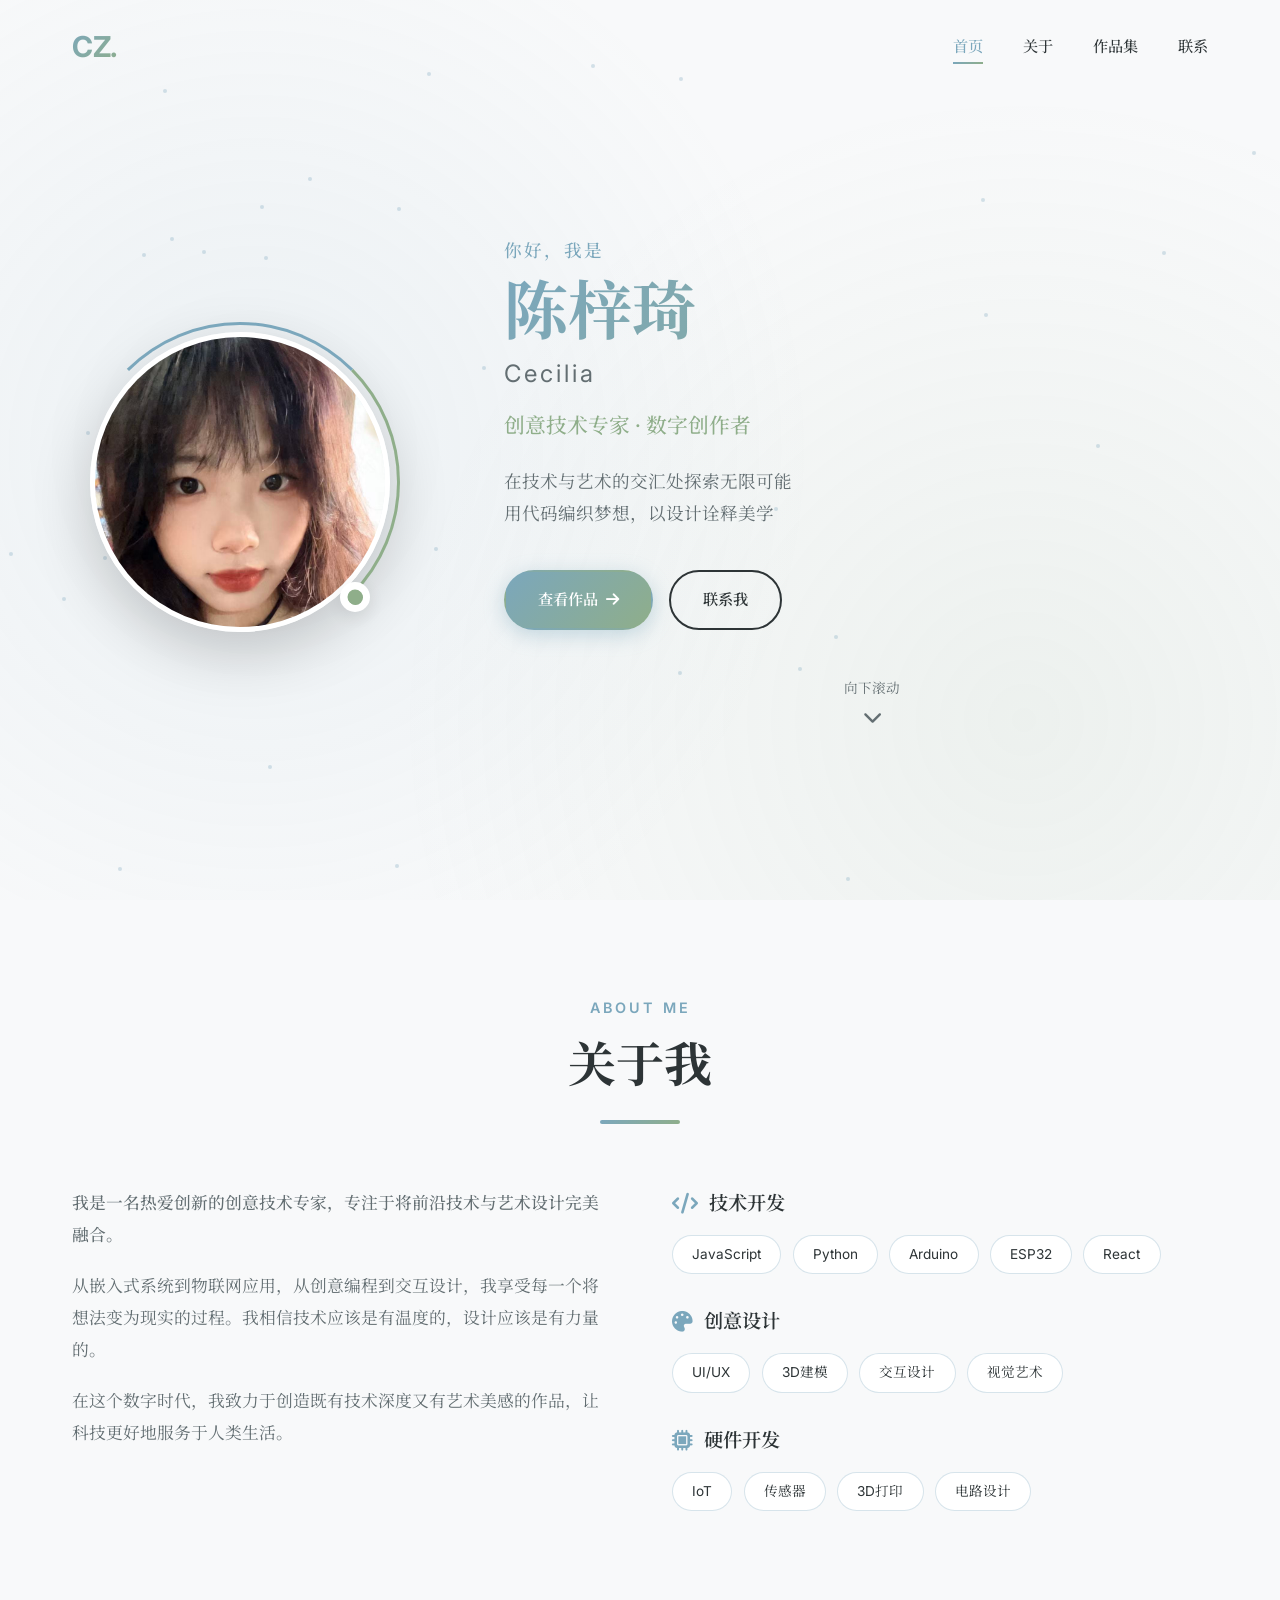
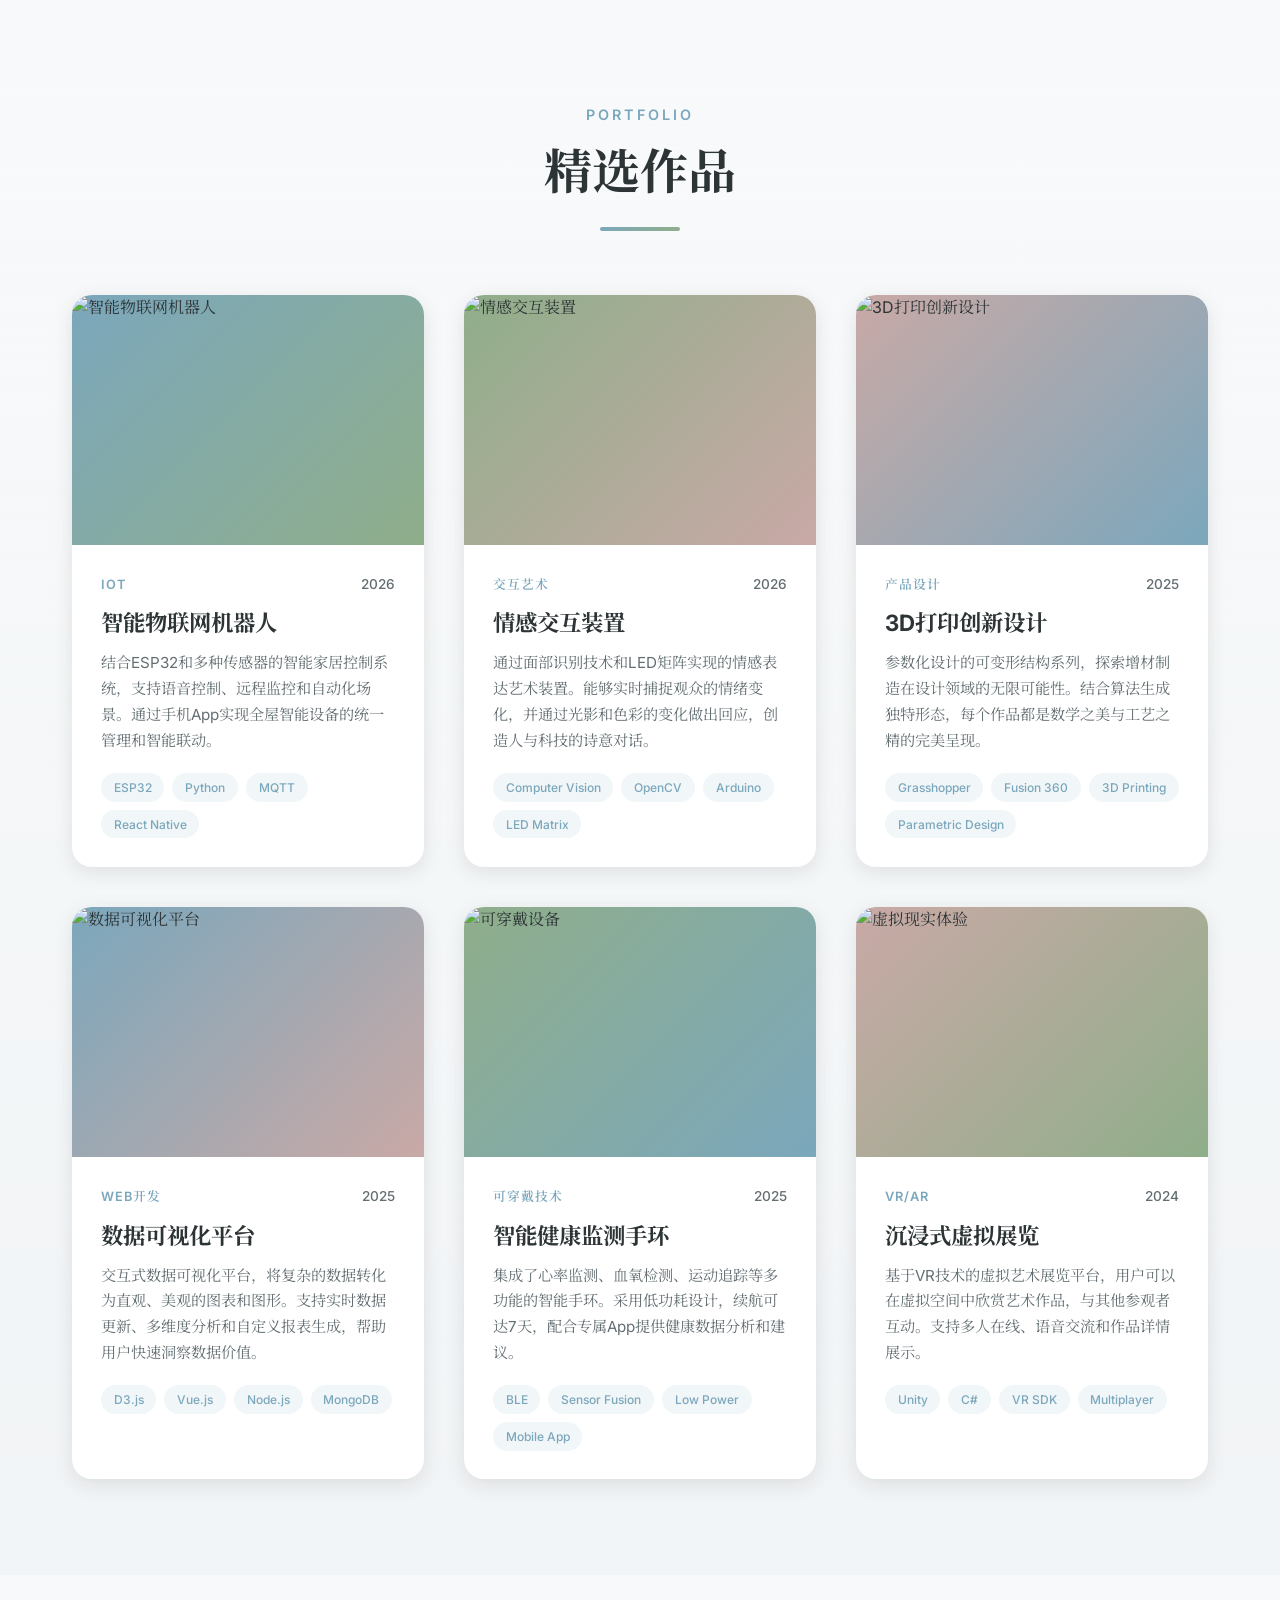
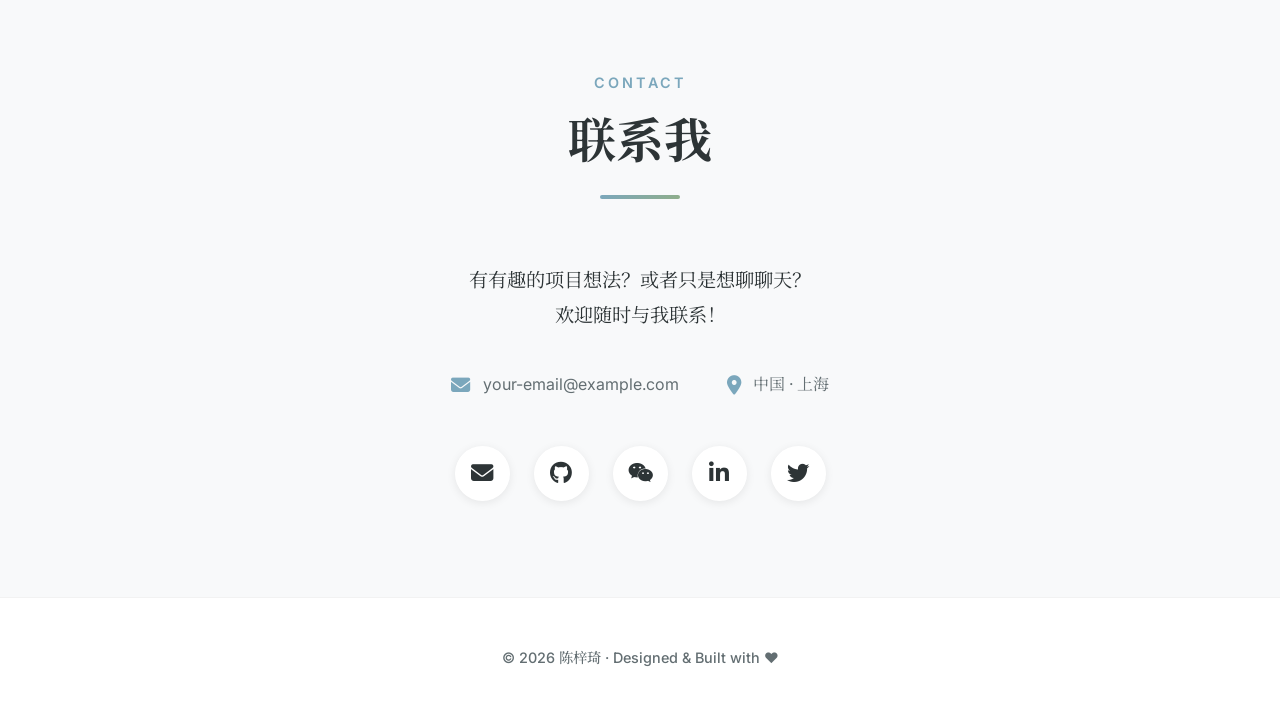
==== index.html @ 3d6480b5 "Update index.html" ====
<!DOCTYPE html>
<html lang="zh-CN">
<head>
    <meta charset="UTF-8">
    <meta name="viewport" content="width=device-width, initial-scale=1.0">
    <title>陈梓琦 | Chen Ziqi - Portfolio</title>
    <link rel="stylesheet" href="style.css">
    <link rel="preconnect" href="https://fonts.googleapis.com">
    <link rel="preconnect" href="https://fonts.gstatic.com" crossorigin>
    <link href="https://fonts.googleapis.com/css2?family=Noto+Serif+SC:wght@300;400;600;700&family=Inter:wght@300;400;500;600&display=swap" rel="stylesheet">
    <link rel="stylesheet" href="https://cdnjs.cloudflare.com/ajax/libs/font-awesome/6.4.0/css/all.min.css">
</head>
<body>
    <div class="bg-gradient"></div>
    <div class="particles" id="particles"></div>

    <nav class="navbar">
        <div class="nav-container">
            <a href="#home" class="nav-logo">CZ.</a>
            <ul class="nav-menu">
                <li><a href="#home" class="nav-link active">首页</a></li>
                <li><a href="#about" class="nav-link">关于</a></li>
                <li><a href="#portfolio" class="nav-link">作品集</a></li>
                <li><a href="#contact" class="nav-link">联系</a></li>
            </ul>
            <div class="hamburger">
                <span></span>
                <span></span>
                <span></span>
            </div>
        </div>
    </nav>

    <section id="home" class="hero-section">
        <div class="hero-container">
            <div class="hero-content">
                <div class="profile-area">
                    <div class="avatar-wrapper">
                        <div class="avatar-ring"></div>
                        <img src="images/avatar.jpg" alt="陈梓琦" class="profile-avatar" onerror="this.src='data:image/svg+xml,%3Csvg xmlns=%22http://www.w3.org/2000/svg%22 width=%22300%22 height=%22300%22%3E%3Cdefs%3E%3ClinearGradient id=%22grad%22 x1=%220%25%22 y1=%220%25%22 x2=%22100%25%22 y2=%22100%25%22%3E%3Cstop offset=%220%25%22 style=%22stop-color:%237BA7BC;stop-opacity:1%22 /%3E%3Cstop offset=%22100%25%22 style=%22stop-color:%238FAE8A;stop-opacity:1%22 /%3E%3C/linearGradient%3E%3C/defs%3E%3Ccircle cx=%22150%22 cy=%22150%22 r=%22150%22 fill=%22url(%23grad)%22/%3E%3Ctext x=%2250%25%22 y=%2250%25%22 text-anchor=%22middle%22 dy=%22.3em%22 fill=%22white%22 font-size=%2280%22 font-family=%22serif%22%3E陈%3C/text%3E%3C/svg%3E'">
                        <div class="status-indicator">
                            <span class="pulse-dot"></span>
                        </div>
                    </div>
                </div>
                
                <div class="hero-text">
                    <div class="greeting">你好，我是</div>
                    <h1 class="hero-name">
                        <span class="name-cn">陈梓琦</span>
                        <span class="name-en">Cecilia</span>
                    </h1>
                    <p class="hero-title">创意技术专家 · 数字创作者</p>
                    <p class="hero-description">
                        在技术与艺术的交汇处探索无限可能<br>
                        用代码编织梦想，以设计诠释美学
                    </p>
                    
                    <div class="hero-cta">
                        <a href="#portfolio" class="btn btn-primary">
                            <span>查看作品</span>
                            <i class="fas fa-arrow-right"></i>
                        </a>
                        <a href="#contact" class="btn btn-secondary">
                            <span>联系我</span>
                        </a>
                    </div>
                    
                    <div class="scroll-indicator">
                        <span>向下滚动</span>
                        <i class="fas fa-chevron-down"></i>
                    </div>
                </div>
            </div>
        </div>
    </section>

    <section id="about" class="about-section">
        <div class="container">
            <div class="section-header">
                <span class="section-label">About Me</span>
                <h2 class="section-title">关于我</h2>
                <div class="title-decoration"></div>
            </div>
            
            <div class="about-content">
                <div class="about-text">
                    <p class="lead-text">
                        我是一名热爱创新的创意技术专家，专注于将前沿技术与艺术设计完美融合。
                    </p>
                    <p>
                        从嵌入式系统到物联网应用，从创意编程到交互设计，我享受每一个将想法变为现实的过程。我相信技术应该是有温度的，设计应该是有力量的。
                    </p>
                    <p>
                        在这个数字时代，我致力于创造既有技术深度又有艺术美感的作品，让科技更好地服务于人类生活。
                    </p>
                </div>
                
                <div class="skills-showcase">
                    <div class="skill-category">
                        <h3><i class="fas fa-code"></i> 技术开发</h3>
                        <div class="skill-tags">
                            <span class="skill-tag">JavaScript</span>
                            <span class="skill-tag">Python</span>
                            <span class="skill-tag">Arduino</span>
                            <span class="skill-tag">ESP32</span>
                            <span class="skill-tag">React</span>
                        </div>
                    </div>
                    
                    <div class="skill-category">
                        <h3><i class="fas fa-palette"></i> 创意设计</h3>
                        <div class="skill-tags">
                            <span class="skill-tag">UI/UX</span>
                            <span class="skill-tag">3D建模</span>
                            <span class="skill-tag">交互设计</span>
                            <span class="skill-tag">视觉艺术</span>
                        </div>
                    </div>
                    
                    <div class="skill-category">
                        <h3><i class="fas fa-microchip"></i> 硬件开发</h3>
                        <div class="skill-tags">
                            <span class="skill-tag">IoT</span>
                            <span class="skill-tag">传感器</span>
                            <span class="skill-tag">3D打印</span>
                            <span class="skill-tag">电路设计</span>
                        </div>
                    </div>
                </div>
            </div>
        </div>
    </section>

    <section id="portfolio" class="portfolio-section">
        <div class="container">
            <div class="section-header">
                <span class="section-label">Portfolio</span>
                <h2 class="section-title">精选作品</h2>
                <div class="title-decoration"></div>
            </div>
            
            <div class="portfolio-grid">
                <article class="portfolio-card">
                    <div class="card-image">
                        <img src="images/projects/project1.jpg" alt="智能物联网机器人" onerror="this.parentElement.style.background='linear-gradient(135deg, #7BA7BC 0%, #8FAE8A 100%)'">
                        <div class="card-overlay">
                            <div class="overlay-content">
                                <span class="view-project">查看详情</span>
                            </div>
                        </div>
                    </div>
                    <div class="card-content">
                        <div class="card-meta">
                            <span class="category">IoT</span>
                            <span class="year">2026</span>
                        </div>
                        <h3 class="card-title">智能物联网机器人</h3>
                        <p class="card-description">
                            结合ESP32和多种传感器的智能家居控制系统，支持语音控制、远程监控和自动化场景。通过手机App实现全屋智能设备的统一管理和智能联动。
                        </p>
                        <div class="card-tech">
                            <span class="tech-tag">ESP32</span>
                            <span class="tech-tag">Python</span>
                            <span class="tech-tag">MQTT</span>
                            <span class="tech-tag">React Native</span>
                        </div>
                    </div>
                </article>

                <article class="portfolio-card">
                    <div class="card-image">
                        <img src="images/projects/project2.jpg" alt="情感交互装置" onerror="this.parentElement.style.background='linear-gradient(135deg, #8FAE8A 0%, #C9A9A6 100%)'">
                        <div class="card-overlay">
                            <div class="overlay-content">
                                <span class="view-project">查看详情</span>
                            </div>
                        </div>
                    </div>
                    <div class="card-content">
                        <div class="card-meta">
                            <span class="category">交互艺术</span>
                            <span class="year">2026</span>
                        </div>
                        <h3 class="card-title">情感交互装置</h3>
                        <p class="card-description">
                            通过面部识别技术和LED矩阵实现的情感表达艺术装置。能够实时捕捉观众的情绪变化，并通过光影和色彩的变化做出回应，创造人与科技的诗意对话。
                        </p>
                        <div class="card-tech">
                            <span class="tech-tag">Computer Vision</span>
                            <span class="tech-tag">OpenCV</span>
                            <span class="tech-tag">Arduino</span>
                            <span class="tech-tag">LED Matrix</span>
                        </div>
                    </div>
                </article>

                <article class="portfolio-card">
                    <div class="card-image">
                        <img src="images/projects/project3.jpg" alt="3D打印创新设计" onerror="this.parentElement.style.background='linear-gradient(135deg, #C9A9A6 0%, #7BA7BC 100%)'">
                        <div class="card-overlay">
                            <div class="overlay-content">
                                <span class="view-project">查看详情</span>
                            </div>
                        </div>
                    </div>
                    <div class="card-content">
                        <div class="card-meta">
                            <span class="category">产品设计</span>
                            <span class="year">2025</span>
                        </div>
                        <h3 class="card-title">3D打印创新设计</h3>
                        <p class="card-description">
                            参数化设计的可变形结构系列，探索增材制造在设计领域的无限可能性。结合算法生成独特形态，每个作品都是数学之美与工艺之精的完美呈现。
                        </p>
                        <div class="card-tech">
                            <span class="tech-tag">Grasshopper</span>
                            <span class="tech-tag">Fusion 360</span>
                            <span class="tech-tag">3D Printing</span>
                            <span class="tech-tag">Parametric Design</span>
                        </div>
                    </div>
                </article>

                <article class="portfolio-card">
                    <div class="card-image">
                        <img src="images/projects/project4.jpg" alt="数据可视化平台" onerror="this.parentElement.style.background='linear-gradient(135deg, #7BA7BC 0%, #C9A9A6 100%)'">
                        <div class="card-overlay">
                            <div class="overlay-content">
                                <span class="view-project">查看详情</span>
                            </div>
                        </div>
                    </div>
                    <div class="card-content">
                        <div class="card-meta">
                            <span class="category">Web开发</span>
                            <span class="year">2025</span>
                        </div>
                        <h3 class="card-title">数据可视化平台</h3>
                        <p class="card-description">
                            交互式数据可视化平台，将复杂的数据转化为直观、美观的图表和图形。支持实时数据更新、多维度分析和自定义报表生成，帮助用户快速洞察数据价值。
                        </p>
                        <div class="card-tech">
                            <span class="tech-tag">D3.js</span>
                            <span class="tech-tag">Vue.js</span>
                            <span class="tech-tag">Node.js</span>
                            <span class="tech-tag">MongoDB</span>
                        </div>
                    </div>
                </article>

                <article class="portfolio-card">
                    <div class="card-image">
                        <img src="images/projects/project5.jpg" alt="可穿戴设备" onerror="this.parentElement.style.background='linear-gradient(135deg, #8FAE8A 0%, #7BA7BC 100%)'">
                        <div class="card-overlay">
                            <div class="overlay-content">
                                <span class="view-project">查看详情</span>
                            </div>
                        </div>
                    </div>
                    <div class="card-content">
                        <div class="card-meta">
                            <span class="category">可穿戴技术</span>
                            <span class="year">2025</span>
                        </div>
                        <h3 class="card-title">智能健康监测手环</h3>
                        <p class="card-description">
                            集成了心率监测、血氧检测、运动追踪等多功能的智能手环。采用低功耗设计，续航可达7天，配合专属App提供健康数据分析和建议。
                        </p>
                        <div class="card-tech">
                            <span class="tech-tag">BLE</span>
                            <span class="tech-tag">Sensor Fusion</span>
                            <span class="tech-tag">Low Power</span>
                            <span class="tech-tag">Mobile App</span>
                        </div>
                    </div>
                </article>

                <article class="portfolio-card">
                    <div class="card-image">
                        <img src="images/projects/project6.jpg" alt="虚拟现实体验" onerror="this.parentElement.style.background='linear-gradient(135deg, #C9A9A6 0%, #8FAE8A 100%)'">
                        <div class="card-overlay">
                            <div class="overlay-content">
                                <span class="view-project">查看详情</span>
                            </div>
                        </div>
                    </div>
                    <div class="card-content">
                        <div class="card-meta">
                            <span class="category">VR/AR</span>
                            <span class="year">2024</span>
                        </div>
                        <h3 class="card-title">沉浸式虚拟展览</h3>
                        <p class="card-description">
                            基于VR技术的虚拟艺术展览平台，用户可以在虚拟空间中欣赏艺术作品，与其他参观者互动。支持多人在线、语音交流和作品详情展示。
                        </p>
                        <div class="card-tech">
                            <span class="tech-tag">Unity</span>
                            <span class="tech-tag">C#</span>
                            <span class="tech-tag">VR SDK</span>
                            <span class="tech-tag">Multiplayer</span>
                        </div>
                    </div>
                </article>
            </div>
        </div>
    </section>

    <section id="contact" class="contact-section">
        <div class="container">
            <div class="section-header">
                <span class="section-label">Contact</span>
                <h2 class="section-title">联系我</h2>
                <div class="title-decoration"></div>
            </div>
            
            <div class="contact-content">
                <div class="contact-info">
                    <p class="contact-intro">
                        有有趣的项目想法？或者只是想聊聊天？<br>
                        欢迎随时与我联系！
                    </p>
                    
                    <div class="contact-details">
                        <div class="contact-item">
                            <i class="fas fa-envelope"></i>
                            <span>your-email@example.com</span>
                        </div>
                        <div class="contact-item">
                            <i class="fas fa-map-marker-alt"></i>
                            <span>中国 · 上海</span>
                        </div>
                    </div>
                    
                    <div class="social-links">
                        <a href="mailto:your-email@example.com" class="social-link" title="Email">
                            <i class="fas fa-envelope"></i>
                        </a>
                        <a href="https://github.com/cziqi9307-byte" class="social-link" title="GitHub" target="_blank">
                            <i class="fab fa-github"></i>
                        </a>
                        <a href="#" class="social-link" title="WeChat">
                            <i class="fab fa-weixin"></i>
                        </a>
                        <a href="#" class="social-link" title="LinkedIn">
                            <i class="fab fa-linkedin-in"></i>
                        </a>
                        <a href="#" class="social-link" title="Twitter">
                            <i class="fab fa-twitter"></i>
                        </a>
                    </div>
                </div>
            </div>
        </div>
    </section>

    <footer class="footer">
        <div class="container">
            <p class="footer-text">© 2026 陈梓琦 · Designed & Built with ❤️</p>
        </div>
    </footer>

    <script>
        const observerOptions = { 
            threshold: 0.1, 
            rootMargin: '0px 0px -100px 0px' 
        };
        
        const observer = new IntersectionObserver((entries) => {
            entries.forEach(entry => {
                if (entry.isIntersecting) {
                    entry.target.classList.add('visible');
                }
            });
        }, observerOptions);

        document.querySelectorAll('.portfolio-card, .about-content, .contact-content').forEach(el => {
            observer.observe(el);
        });

        document.querySelectorAll('a[href^="#"]').forEach(anchor => {
            anchor.addEventListener('click', function (e) {
                e.preventDefault();
                const target = document.querySelector(this.getAttribute('href'));
                if (target) {
                    target.scrollIntoView({
                        behavior: 'smooth',
                        block: 'start'
                    });
                }
            });
        });

        const sections = document.querySelectorAll('section');
        const navLinks = document.querySelectorAll('.nav-link');

        window.addEventListener('scroll', () => {
            let current = '';
            sections.forEach(section => {
                const sectionTop = section.offsetTop;
                const sectionHeight = section.clientHeight;
                if (pageYOffset >= sectionTop - 200) {
                    current = section.getAttribute('id');
                }
            });

            navLinks.forEach(link => {
                link.classList.remove('active');
                if (link.getAttribute('href').slice(1) === current) {
                    link.classList.add('active');
                }
            });
        });

        const hamburger = document.querySelector('.hamburger');
        const navMenu = document.querySelector('.nav-menu');

        if (hamburger) {
            hamburger.addEventListener('click', () => {
                hamburger.classList.toggle('active');
                navMenu.classList.toggle('active');
            });
        }

        function createParticles() {
            const particlesContainer = document.getElementById('particles');
            const particleCount = 30;
            
            for (let i = 0; i < particleCount; i++) {
                const particle = document.createElement('div');
                particle.className = 'particle';
                particle.style.left = Math.random() * 100 + '%';
                particle.style.top = Math.random() * 100 + '%';
                particle.style.animationDelay = Math.random() * 5 + 's';
                particle.style.animationDuration = (Math.random() * 10 + 10) + 's';
                particlesContainer.appendChild(particle);
            }
        }

        createParticles();

        window.addEventListener('scroll', () => {
            const navbar = document.querySelector('.navbar');
            if (window.scrollY > 50) {
                navbar.classList.add('scrolled');
            } else {
                navbar.classList.remove('scrolled');
            }
        });
    </script>
</body>
</html>
---- style.css ----
* {
    margin: 0;
    padding: 0;
    box-sizing: border-box;
}

:root {
    --primary-blue: #7BA7BC;
    --primary-green: #8FAE8A;
    --accent-rose: #C9A9A6;
    --dark-bg: #1a1a2e;
    --light-bg: #f8f9fa;
    --text-dark: #2d3436;
    --text-light: #636e72;
    --white: #ffffff;
    --gradient-primary: linear-gradient(135deg, #7BA7BC 0%, #8FAE8A 100%);
    --gradient-secondary: linear-gradient(135deg, #8FAE8A 0%, #C9A9A6 100%);
    --shadow-sm: 0 2px 10px rgba(0, 0, 0, 0.08);
    --shadow-md: 0 5px 20px rgba(0, 0, 0, 0.1);
    --shadow-lg: 0 10px 40px rgba(0, 0, 0, 0.15);
    --shadow-xl: 0 20px 60px rgba(0, 0, 0, 0.2);
}

body {
    font-family: 'Inter', 'Noto Serif SC', sans-serif;
    background: var(--light-bg);
    color: var(--text-dark);
    line-height: 1.6;
    overflow-x: hidden;
}

.bg-gradient {
    position: fixed;
    top: 0;
    left: 0;
    width: 100%;
    height: 100%;
    background: radial-gradient(circle at 20% 50%, rgba(123, 167, 188, 0.1) 0%, transparent 50%),
                radial-gradient(circle at 80% 80%, rgba(143, 174, 138, 0.1) 0%, transparent 50%);
    pointer-events: none;
    z-index: -2;
}

.particles {
    position: fixed;
    top: 0;
    left: 0;
    width: 100%;
    height: 100%;
    pointer-events: none;
    z-index: -1;
    overflow: hidden;
}

.particle {
    position: absolute;
    width: 4px;
    height: 4px;
    background: var(--primary-blue);
    border-radius: 50%;
    opacity: 0.3;
    animation: float-particle linear infinite;
}

@keyframes float-particle {
    0% {
        transform: translateY(0) translateX(0);
        opacity: 0;
    }
    10% {
        opacity: 0.3;
    }
    90% {
        opacity: 0.3;
    }
    100% {
        transform: translateY(-100vh) translateX(100px);
        opacity: 0;
    }
}

.container {
    max-width: 1200px;
    margin: 0 auto;
    padding: 0 2rem;
}

.navbar {
    position: fixed;
    top: 0;
    left: 0;
    width: 100%;
    padding: 1.5rem 0;
    z-index: 1000;
    transition: all 0.3s ease;
    background: transparent;
}

.navbar.scrolled {
    background: rgba(255, 255, 255, 0.95);
    backdrop-filter: blur(10px);
    box-shadow: var(--shadow-sm);
    padding: 1rem 0;
}

.nav-container {
    max-width: 1200px;
    margin: 0 auto;
    padding: 0 2rem;
    display: flex;
    justify-content: space-between;
    align-items: center;
}

.nav-logo {
    font-family: 'Inter', sans-serif;
    font-size: 1.8rem;
    font-weight: 700;
    background: var(--gradient-primary);
    -webkit-background-clip: text;
    -webkit-text-fill-color: transparent;
    background-clip: text;
    text-decoration: none;
    letter-spacing: -0.5px;
}

.nav-menu {
    display: flex;
    list-style: none;
    gap: 2.5rem;
}

.nav-link {
    color: var(--text-dark);
    text-decoration: none;
    font-size: 0.95rem;
    font-weight: 500;
    position: relative;
    transition: color 0.3s ease;
    padding: 0.5rem 0;
}

.nav-link::after {
    content: '';
    position: absolute;
    bottom: 0;
    left: 0;
    width: 0;
    height: 2px;
    background: var(--gradient-primary);
    transition: width 0.3s ease;
}

.nav-link:hover::after,
.nav-link.active::after {
    width: 100%;
}

.nav-link:hover,
.nav-link.active {
    color: var(--primary-blue);
}

.hamburger {
    display: none;
    flex-direction: column;
    cursor: pointer;
    gap: 5px;
}

.hamburger span {
    width: 25px;
    height: 2px;
    background: var(--text-dark);
    transition: all 0.3s ease;
}

.hero-section {
    min-height: 100vh;
    display: flex;
    align-items: center;
    padding: 8rem 2rem 4rem;
    position: relative;
    overflow: hidden;
}

.hero-container {
    max-width: 1200px;
    margin: 0 auto;
    width: 100%;
}

.hero-content {
    display: grid;
    grid-template-columns: 400px 1fr;
    gap: 4rem;
    align-items: center;
}

.profile-area {
    display: flex;
    justify-content: center;
    align-items: center;
}

.avatar-wrapper {
    position: relative;
    width: 300px;
    height: 300px;
}

.avatar-ring {
    position: absolute;
    top: -10px;
    left: -10px;
    right: -10px;
    bottom: -10px;
    border: 3px solid transparent;
    border-top-color: var(--primary-blue);
    border-right-color: var(--primary-green);
    border-radius: 50%;
    animation: rotate 10s linear infinite;
}

@keyframes rotate {
    0% { transform: rotate(0deg); }
    100% { transform: rotate(360deg); }
}

.profile-avatar {
    width: 100%;
    height: 100%;
    object-fit: cover;
    border-radius: 50%;
    border: 5px solid var(--white);
    box-shadow: var(--shadow-xl);
    transition: transform 0.5s ease, box-shadow 0.5s ease;
}

.avatar-wrapper:hover .profile-avatar {
    transform: scale(1.05);
    box-shadow: 0 25px 70px rgba(123, 167, 188, 0.3);
}

.status-indicator {
    position: absolute;
    bottom: 20px;
    right: 20px;
    width: 30px;
    height: 30px;
    background: var(--white);
    border-radius: 50%;
    display: flex;
    align-items: center;
    justify-content: center;
    box-shadow: var(--shadow-md);
}

.pulse-dot {
    width: 15px;
    height: 15px;
    background: var(--primary-green);
    border-radius: 50%;
    position: relative;
}

.pulse-dot::before {
    content: '';
    position: absolute;
    top: 50%;
    left: 50%;
    transform: translate(-50%, -50%);
    width: 100%;
    height: 100%;
    background: var(--primary-green);
    border-radius: 50%;
    animation: pulse 2s ease-out infinite;
}

@keyframes pulse {
    0% {
        transform: translate(-50%, -50%) scale(1);
        opacity: 1;
    }
    100% {
        transform: translate(-50%, -50%) scale(2.5);
        opacity: 0;
    }
}

.hero-text {
    position: relative;
}

.greeting {
    font-size: 1.1rem;
    color: var(--primary-blue);
    font-weight: 500;
    margin-bottom: 0.5rem;
    letter-spacing: 2px;
    text-transform: uppercase;
}

.hero-name {
    margin-bottom: 1rem;
}

.name-cn {
    display: block;
    font-size: 4rem;
    font-weight: 700;
    background: var(--gradient-primary);
    -webkit-background-clip: text;
    -webkit-text-fill-color: transparent;
    background-clip: text;
    line-height: 1.2;
    margin-bottom: 0.3rem;
}

.name-en {
    display: block;
    font-size: 1.5rem;
    font-weight: 400;
    color: var(--text-light);
    letter-spacing: 3px;
}

.hero-title {
    font-size: 1.3rem;
    color: var(--primary-green);
    font-weight: 500;
    margin-bottom: 1.5rem;
}

.hero-description {
    font-size: 1.1rem;
    color: var(--text-light);
    line-height: 1.8;
    margin-bottom: 2.5rem;
    max-width: 500px;
}

.hero-cta {
    display: flex;
    gap: 1rem;
    margin-bottom: 3rem;
}

.btn {
    padding: 1rem 2rem;
    border-radius: 50px;
    text-decoration: none;
    font-weight: 600;
    font-size: 0.95rem;
    transition: all 0.3s ease;
    display: inline-flex;
    align-items: center;
    gap: 0.5rem;
    border: 2px solid transparent;
}

.btn-primary {
    background: var(--gradient-primary);
    color: var(--white);
    box-shadow: 0 5px 20px rgba(123, 167, 188, 0.4);
}

.btn-primary:hover {
    transform: translateY(-3px);
    box-shadow: 0 10px 30px rgba(123, 167, 188, 0.5);
}

.btn-secondary {
    background: transparent;
    color: var(--text-dark);
    border-color: var(--text-dark);
}

.btn-secondary:hover {
    background: var(--text-dark);
    color: var(--white);
    transform: translateY(-3px);
}

.scroll-indicator {
    display: flex;
    flex-direction: column;
    align-items: center;
    gap: 0.5rem;
    color: var(--text-light);
    font-size: 0.85rem;
    animation: bounce 2s infinite;
}

@keyframes bounce {
    0%, 100% { transform: translateY(0); }
    50% { transform: translateY(10px); }
}

.scroll-indicator i {
    font-size: 1.2rem;
}

.about-section,
.portfolio-section,
.contact-section {
    padding: 6rem 0;
}

.section-header {
    text-align: center;
    margin-bottom: 4rem;
}

.section-label {
    display: block;
    font-size: 0.9rem;
    color: var(--primary-blue);
    font-weight: 600;
    letter-spacing: 3px;
    text-transform: uppercase;
    margin-bottom: 0.5rem;
}

.section-title {
    font-size: 3rem;
    font-weight: 700;
    color: var(--text-dark);
    margin-bottom: 1rem;
}

.title-decoration {
    width: 80px;
    height: 4px;
    background: var(--gradient-primary);
    margin: 0 auto;
    border-radius: 2px;
}

.about-content {
    display: grid;
    grid-template-columns: 1fr 1fr;
    gap: 4rem;
    align-items: start;
}

.about-text {
    position: relative;
}

.lead-text {
    font-size: 1.3rem;
    font-weight: 500;
    color: var(--text-dark);
    margin-bottom: 1.5rem;
    line-height: 1.8;
}

.about-text p {
    font-size: 1.05rem;
    color: var(--text-light);
    line-height: 1.9;
    margin-bottom: 1.2rem;
}

.skills-showcase {
    display: flex;
    flex-direction: column;
    gap: 2rem;
}

.skill-category h3 {
    font-size: 1.2rem;
    font-weight: 600;
    color: var(--text-dark);
    margin-bottom: 1rem;
    display: flex;
    align-items: center;
    gap: 0.7rem;
}

.skill-category h3 i {
    color: var(--primary-blue);
    font-size: 1.3rem;
}

.skill-tags {
    display: flex;
    flex-wrap: wrap;
    gap: 0.7rem;
}

.skill-tag {
    padding: 0.5rem 1.2rem;
    background: var(--white);
    border: 1px solid rgba(123, 167, 188, 0.3);
    border-radius: 25px;
    font-size: 0.85rem;
    color: var(--text-dark);
    transition: all 0.3s ease;
}

.skill-tag:hover {
    background: var(--gradient-primary);
    color: var(--white);
    border-color: transparent;
    transform: translateY(-2px);
    box-shadow: var(--shadow-md);
}

.portfolio-section {
    background: linear-gradient(180deg, var(--light-bg) 0%, rgba(123, 167, 188, 0.05) 100%);
}

.portfolio-grid {
    display: grid;
    grid-template-columns: repeat(auto-fill, minmax(350px, 1fr));
    gap: 2.5rem;
}

.portfolio-card {
    background: var(--white);
    border-radius: 20px;
    overflow: hidden;
    box-shadow: var(--shadow-md);
    transition: all 0.4s cubic-bezier(0.175, 0.885, 0.32, 1.275);
    opacity: 0;
    transform: translateY(30px);
}

.portfolio-card.visible {
    opacity: 1;
    transform: translateY(0);
}

.portfolio-card:hover {
    transform: translateY(-10px);
    box-shadow: var(--shadow-xl);
}

.card-image {
    position: relative;
    width: 100%;
    height: 250px;
    overflow: hidden;
    background: var(--gradient-primary);
}

.card-image img {
    width: 100%;
    height: 100%;
    object-fit: cover;
    transition: transform 0.5s ease;
}

.portfolio-card:hover .card-image img {
    transform: scale(1.1);
}

.card-overlay {
    position: absolute;
    top: 0;
    left: 0;
    width: 100%;
    height: 100%;
    background: rgba(0, 0, 0, 0.6);
    display: flex;
    align-items: center;
    justify-content: center;
    opacity: 0;
    transition: opacity 0.3s ease;
}

.portfolio-card:hover .card-overlay {
    opacity: 1;
}

.view-project {
    color: var(--white);
    font-weight: 600;
    font-size: 1rem;
    padding: 0.8rem 1.5rem;
    border: 2px solid var(--white);
    border-radius: 30px;
    transition: all 0.3s ease;
}

.view-project:hover {
    background: var(--white);
    color: var(--text-dark);
}

.card-content {
    padding: 1.8rem;
}

.card-meta {
    display: flex;
    justify-content: space-between;
    align-items: center;
    margin-bottom: 0.8rem;
}

.category {
    font-size: 0.8rem;
    font-weight: 600;
    color: var(--primary-blue);
    text-transform: uppercase;
    letter-spacing: 1px;
}

.year {
    font-size: 0.85rem;
    color: var(--text-light);
    font-weight: 500;
}

.card-title {
    font-size: 1.4rem;
    font-weight: 700;
    color: var(--text-dark);
    margin-bottom: 0.8rem;
    line-height: 1.3;
}

.card-description {
    font-size: 0.95rem;
    color: var(--text-light);
    line-height: 1.7;
    margin-bottom: 1.2rem;
}

.card-tech {
    display: flex;
    flex-wrap: wrap;
    gap: 0.5rem;
}

.tech-tag {
    padding: 0.3rem 0.8rem;
    background: rgba(123, 167, 188, 0.1);
    color: var(--primary-blue);
    border-radius: 15px;
    font-size: 0.75rem;
    font-weight: 500;
    transition: all 0.3s ease;
}

.tech-tag:hover {
    background: var(--primary-blue);
    color: var(--white);
}

.contact-content {
    max-width: 700px;
    margin: 0 auto;
    text-align: center;
}

.contact-intro {
    font-size: 1.2rem;
    color: var(--text-dark);
    line-height: 1.8;
    margin-bottom: 2.5rem;
}

.contact-details {
    display: flex;
    justify-content: center;
    gap: 3rem;
    margin-bottom: 3rem;
}

.contact-item {
    display: flex;
    align-items: center;
    gap: 0.8rem;
    color: var(--text-light);
    font-size: 1rem;
}

.contact-item i {
    color: var(--primary-blue);
    font-size: 1.2rem;
}

.social-links {
    display: flex;
    justify-content: center;
    gap: 1.5rem;
}

.social-link {
    width: 55px;
    height: 55px;
    border-radius: 50%;
    background: var(--white);
    display: flex;
    align-items: center;
    justify-content: center;
    color: var(--text-dark);
    font-size: 1.4rem;
    text-decoration: none;
    box-shadow: var(--shadow-sm);
    transition: all 0.3s ease;
}

.social-link:hover {
    background: var(--gradient-primary);
    color: var(--white);
    transform: translateY(-5px) rotate(360deg);
    box-shadow: var(--shadow-lg);
}

.footer {
    padding: 3rem 0;
    text-align: center;
    background: var(--white);
    border-top: 1px solid rgba(0, 0, 0, 0.05);
}

.footer-text {
    font-size: 0.9rem;
    color: var(--text-light);
    font-weight: 500;
}

@media (max-width: 968px) {
    .hero-content {
        grid-template-columns: 1fr;
        gap: 3rem;
        text-align: center;
    }

    .profile-area {
        order: -1;
    }

    .avatar-wrapper {
        width: 250px;
        height: 250px;
    }

    .hero-description {
        margin-left: auto;
        margin-right: auto;
    }

    .hero-cta {
        justify-content: center;
    }

    .about-content {
        grid-template-columns: 1fr;
        gap: 3rem;
    }

    .portfolio-grid {
        grid-template-columns: repeat(auto-fill, minmax(300px, 1fr));
    }

    .section-title {
        font-size: 2.5rem;
    }

    .name-cn {
        font-size: 3rem;
    }
}

@media (max-width: 768px) {
    .nav-menu {
        position: fixed;
        top: 70px;
        right: -100%;
        width: 100%;
        height: calc(100vh - 70px);
        background: var(--white);
        flex-direction: column;
        align-items: center;
        padding-top: 3rem;
        transition: right 0.3s ease;
        box-shadow: var(--shadow-lg);
    }

    .nav-menu.active {
        right: 0;
    }

    .hamburger {
        display: flex;
    }

    .hamburger.active span:nth-child(1) {
        transform: rotate(45deg) translate(5px, 5px);
    }

    .hamburger.active span:nth-child(2) {
        opacity: 0;
    }

    .hamburger.active span:nth-child(3) {
        transform: rotate(-45deg) translate(7px, -6px);
    }

    .hero-section {
        padding: 6rem 1.5rem 3rem;
    }

    .name-cn {
        font-size: 2.5rem;
    }

    .name-en {
        font-size: 1.2rem;
    }

    .portfolio-grid {
        grid-template-columns: 1fr;
    }

    .contact-details {
        flex-direction: column;
        gap: 1.5rem;
    }

    .section-title {
        font-size: 2rem;
    }

    .about-section,
    .portfolio-section,
    .contact-section {
        padding: 4rem 0;
    }
}

@media (max-width: 480px) {
    .avatar-wrapper {
        width: 200px;
        height: 200px;
    }

    .hero-cta {
        flex-direction: column;
    }

    .btn {
        width: 100%;
        justify-content: center;
    }

    .social-links {
        flex-wrap: wrap;
    }
}
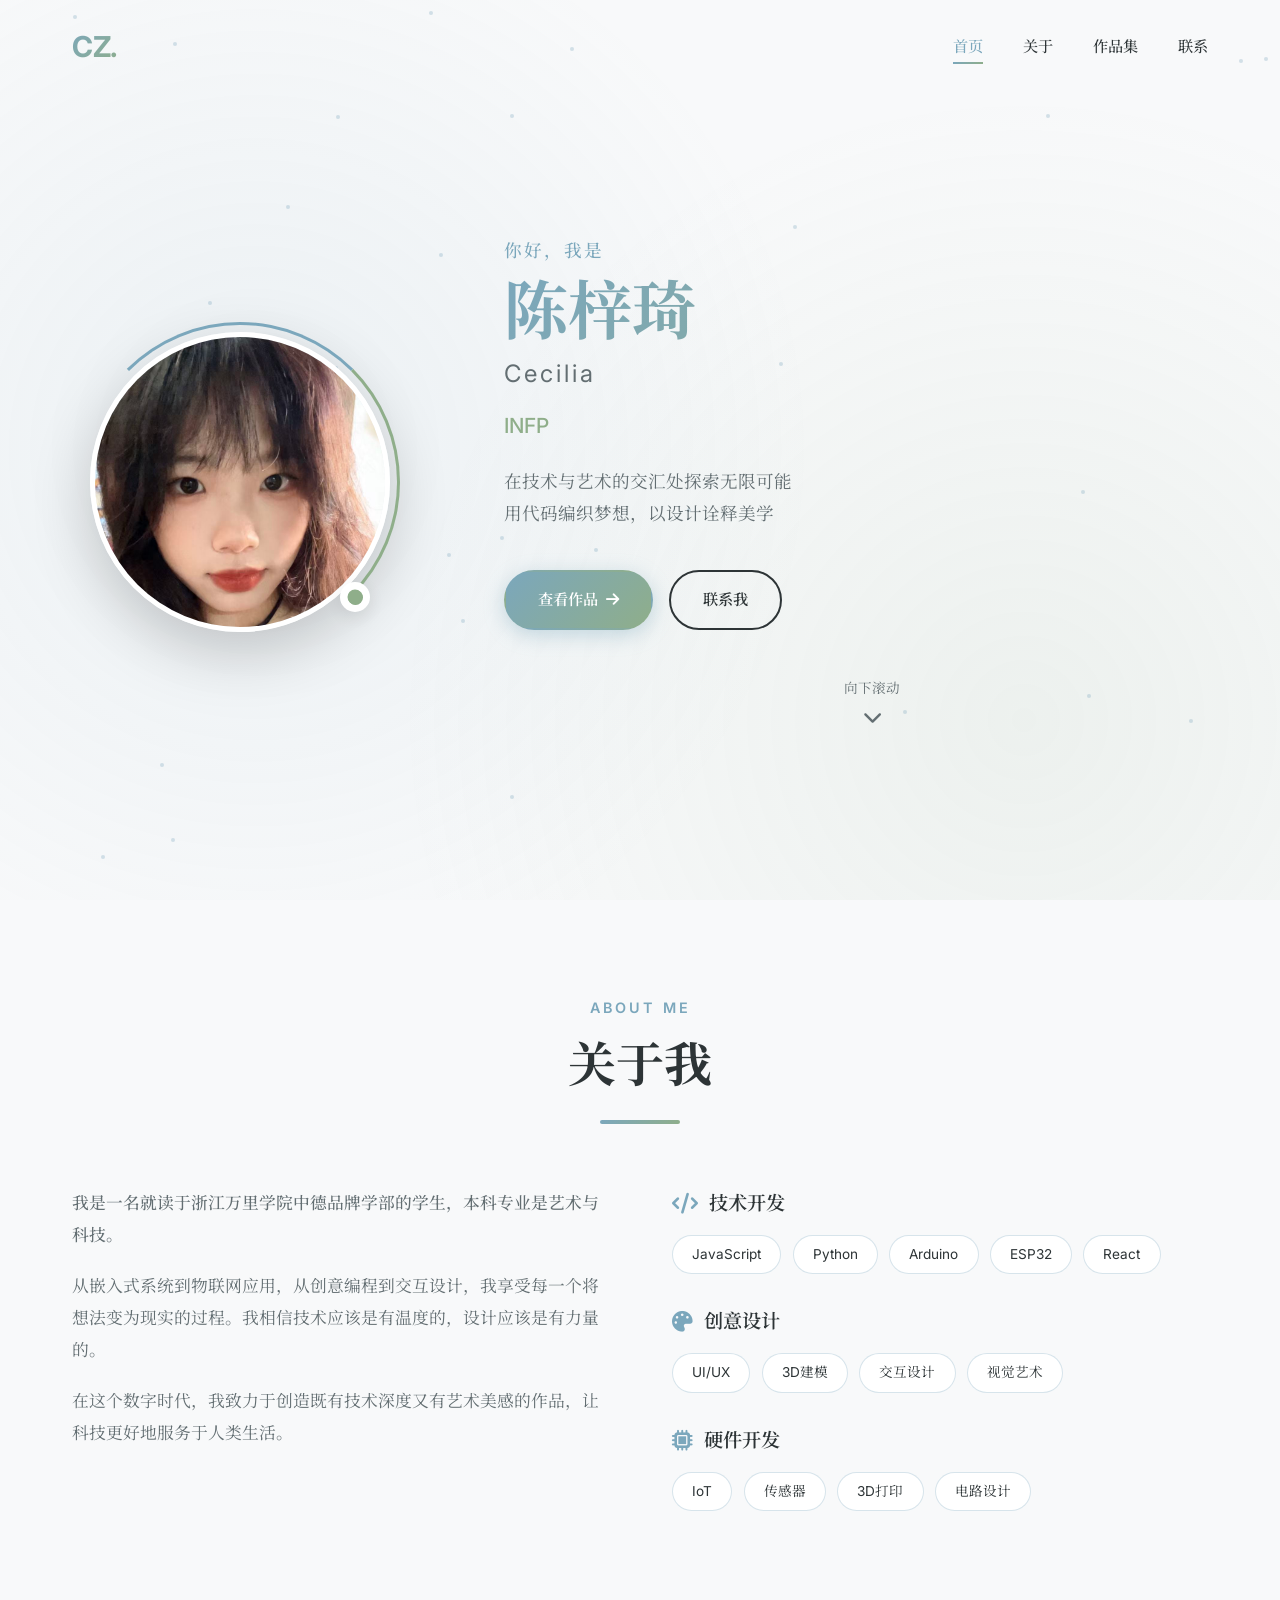
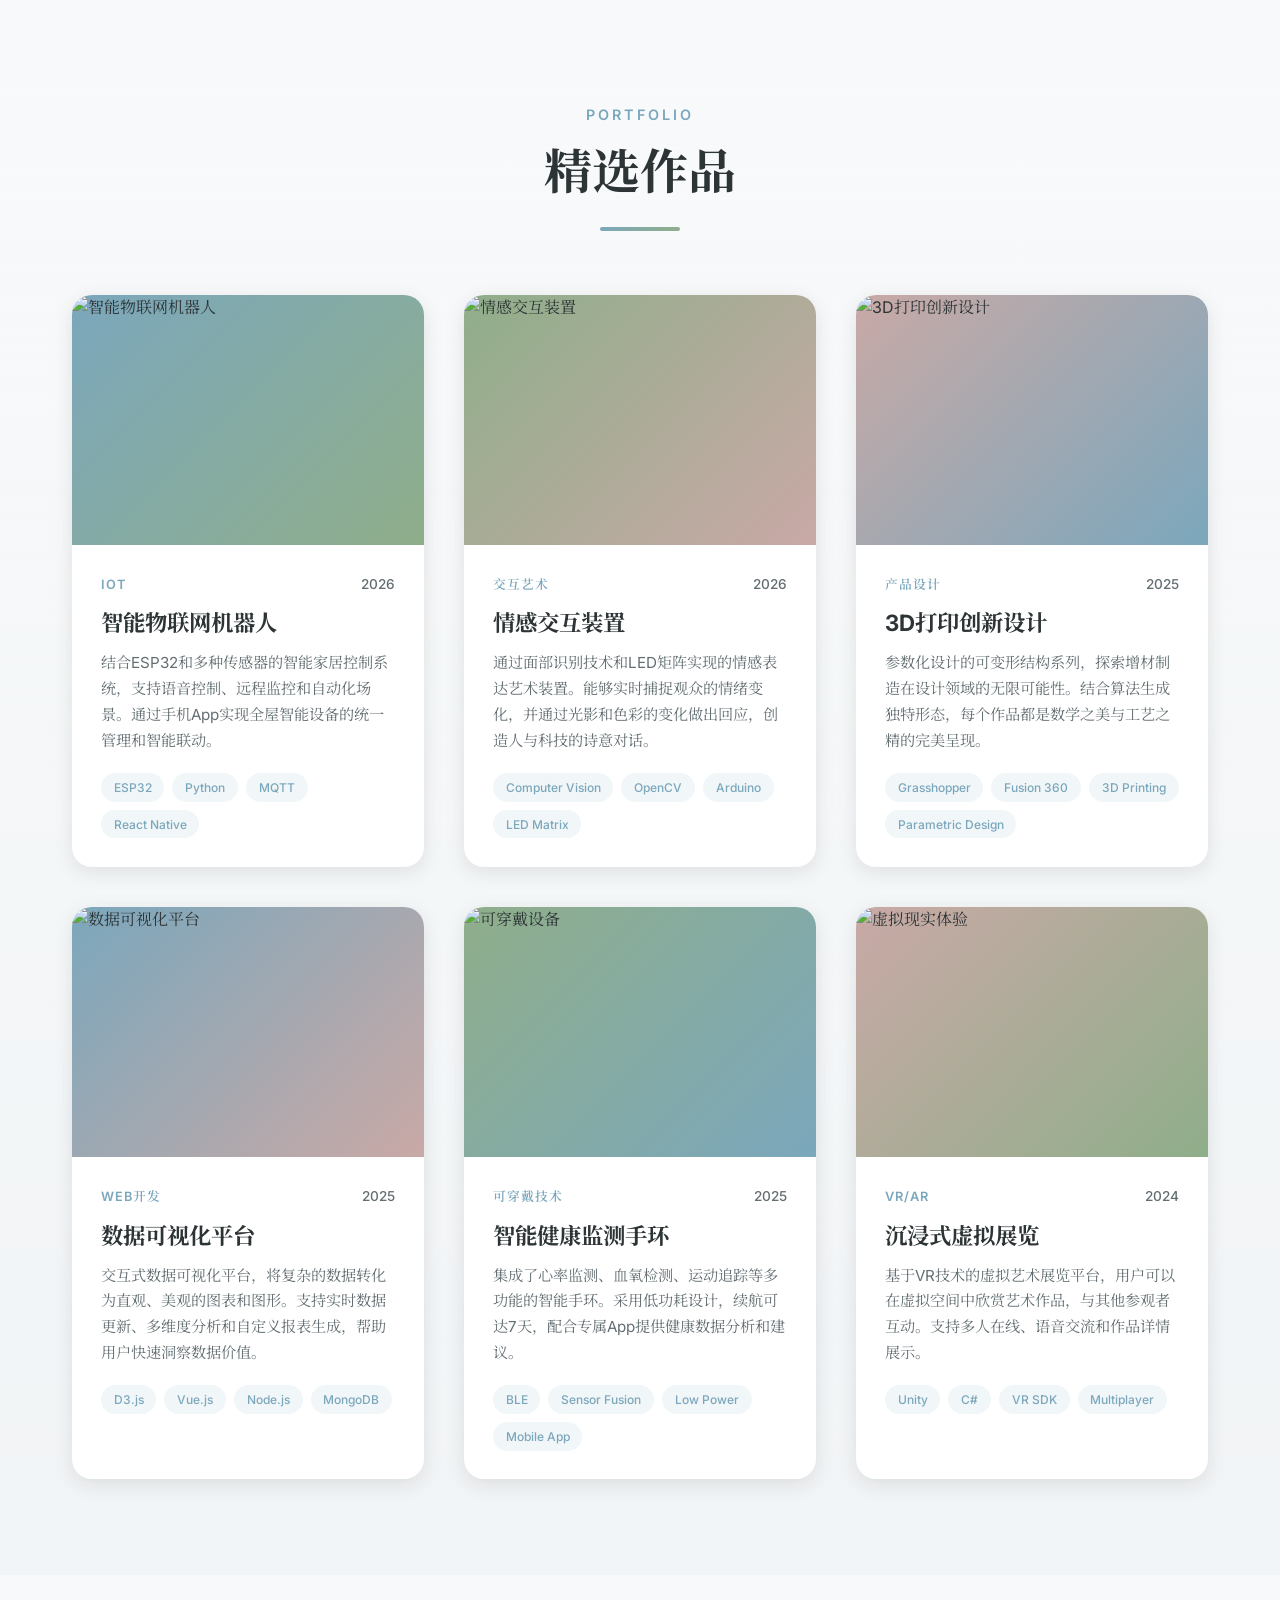
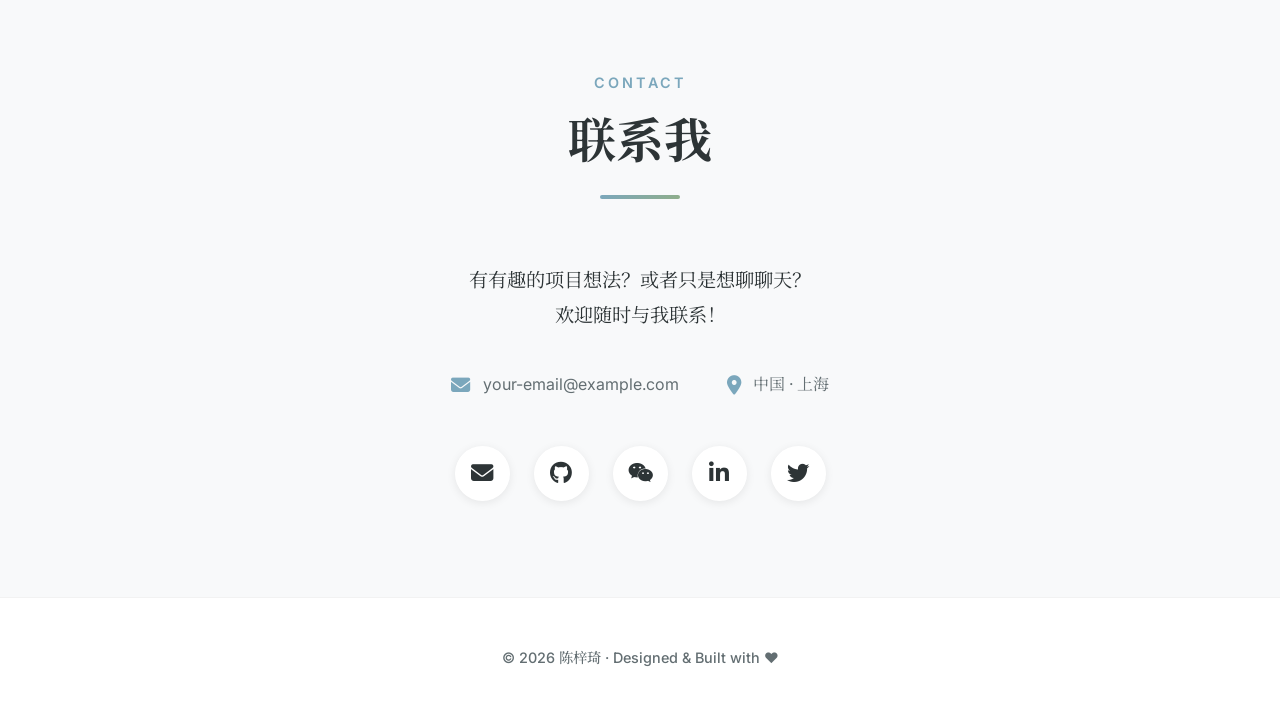
==== commit 4f1bf54b: "Update index.html" ====
--- a/index.html
+++ b/index.html
@@ -50,7 +50,7 @@
                         <span class="name-cn">陈梓琦</span>
                         <span class="name-en">Cecilia</span>
                     </h1>
-                    <p class="hero-title">创意技术专家 · 数字创作者</p>
+                    <p class="hero-title">INFP</p>
                     <p class="hero-description">
                         在技术与艺术的交汇处探索无限可能<br>
                         用代码编织梦想，以设计诠释美学
@@ -86,7 +86,7 @@
             <div class="about-content">
                 <div class="about-text">
                     <p class="lead-text">
-                        我是一名热爱创新的创意技术专家，专注于将前沿技术与艺术设计完美融合。
+                        我是一名就读于浙江万里学院中德品牌学部的学生，本科专业是艺术与科技。
                     </p>
                     <p>
                         从嵌入式系统到物联网应用，从创意编程到交互设计，我享受每一个将想法变为现实的过程。我相信技术应该是有温度的，设计应该是有力量的。
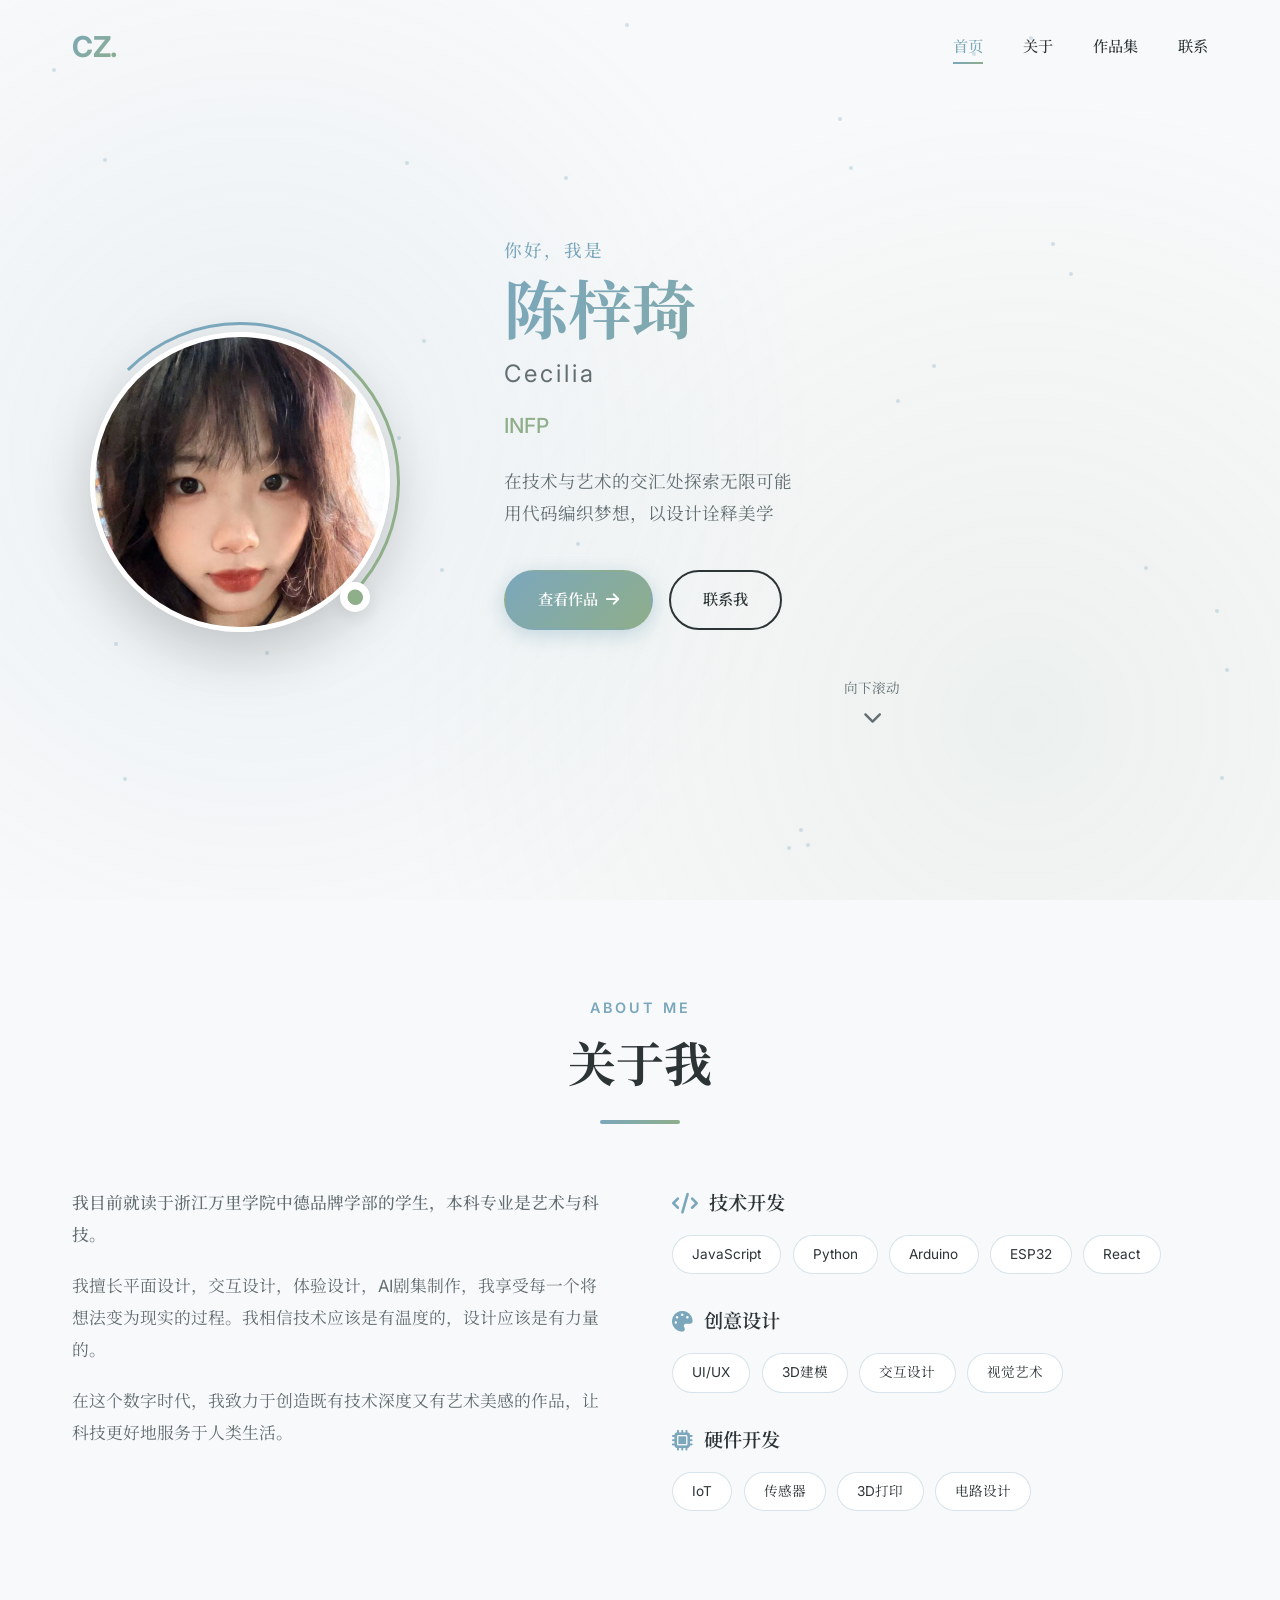
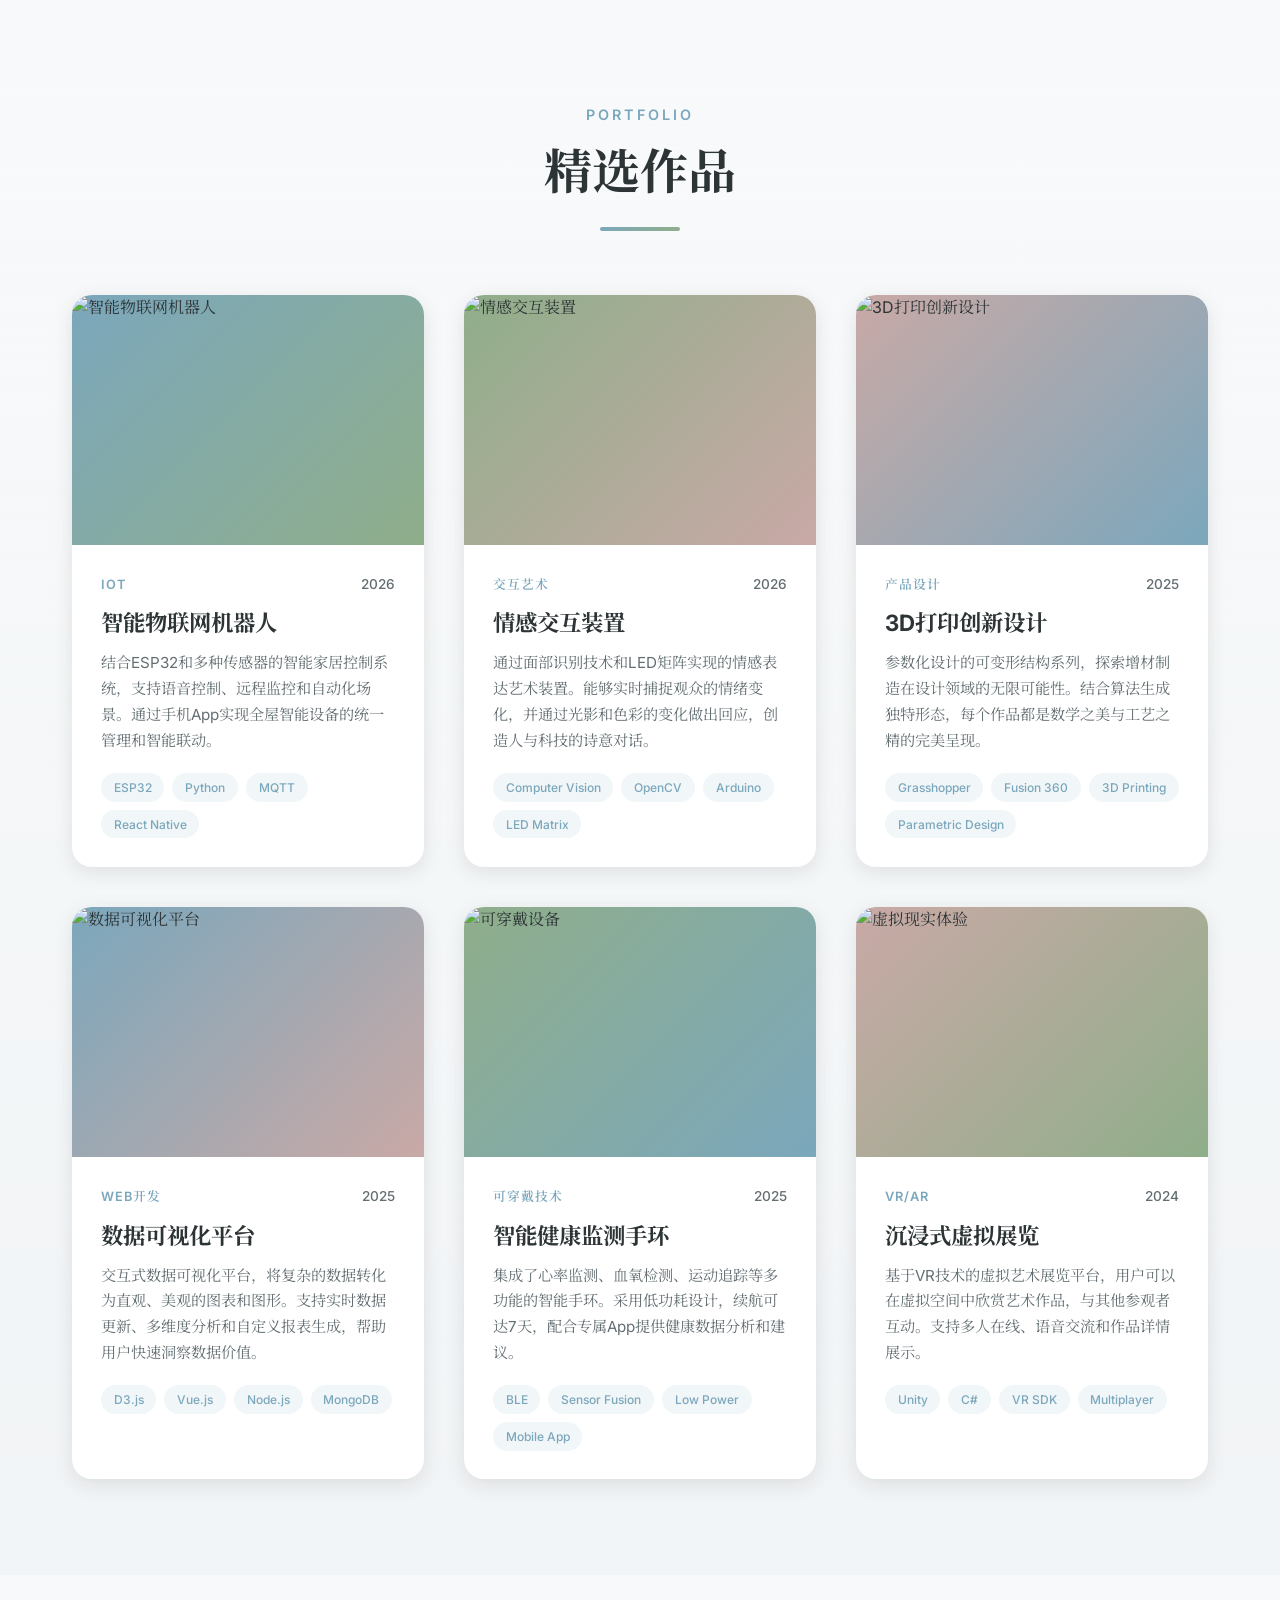
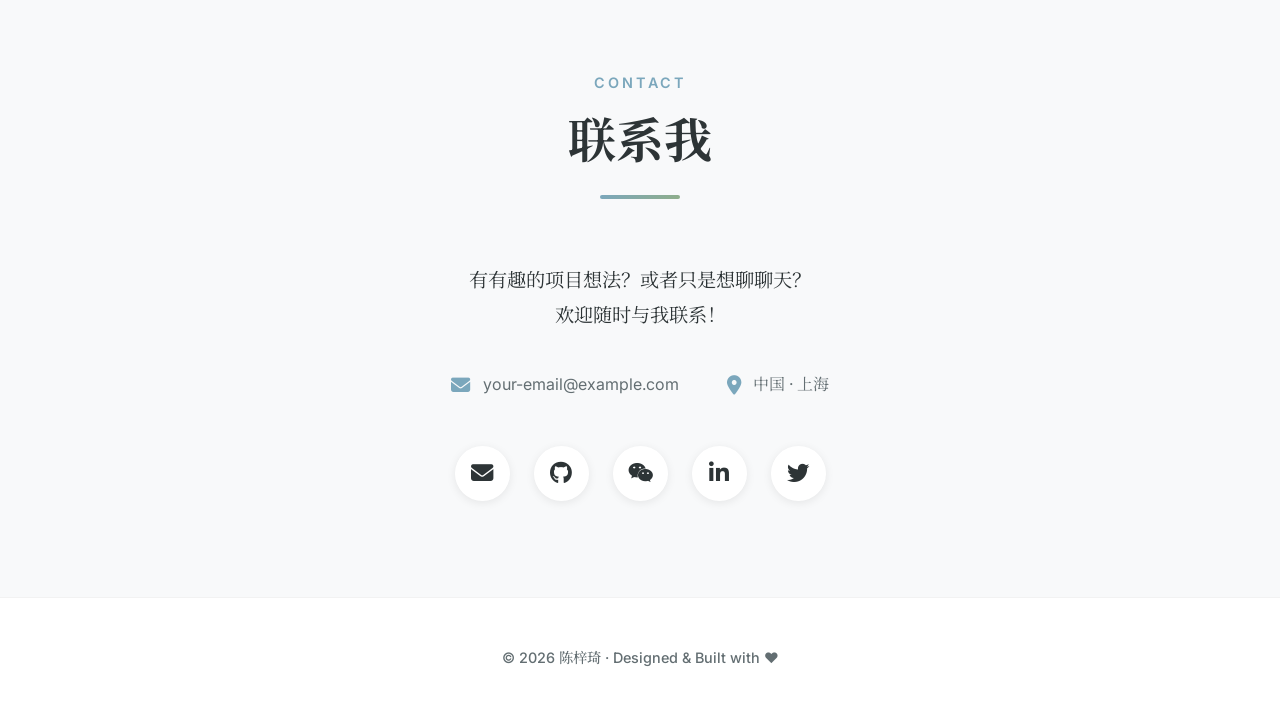
==== commit d68a1c5a: "Update index.html" ====
--- a/index.html
+++ b/index.html
@@ -86,10 +86,10 @@
             <div class="about-content">
                 <div class="about-text">
                     <p class="lead-text">
-                        我是一名就读于浙江万里学院中德品牌学部的学生，本科专业是艺术与科技。
+                        我目前就读于浙江万里学院中德品牌学部的学生，本科专业是艺术与科技。
                     </p>
                     <p>
-                        从嵌入式系统到物联网应用，从创意编程到交互设计，我享受每一个将想法变为现实的过程。我相信技术应该是有温度的，设计应该是有力量的。
+                        我擅长平面设计，交互设计，体验设计，AI剧集制作，我享受每一个将想法变为现实的过程。我相信技术应该是有温度的，设计应该是有力量的。
                     </p>
                     <p>
                         在这个数字时代，我致力于创造既有技术深度又有艺术美感的作品，让科技更好地服务于人类生活。
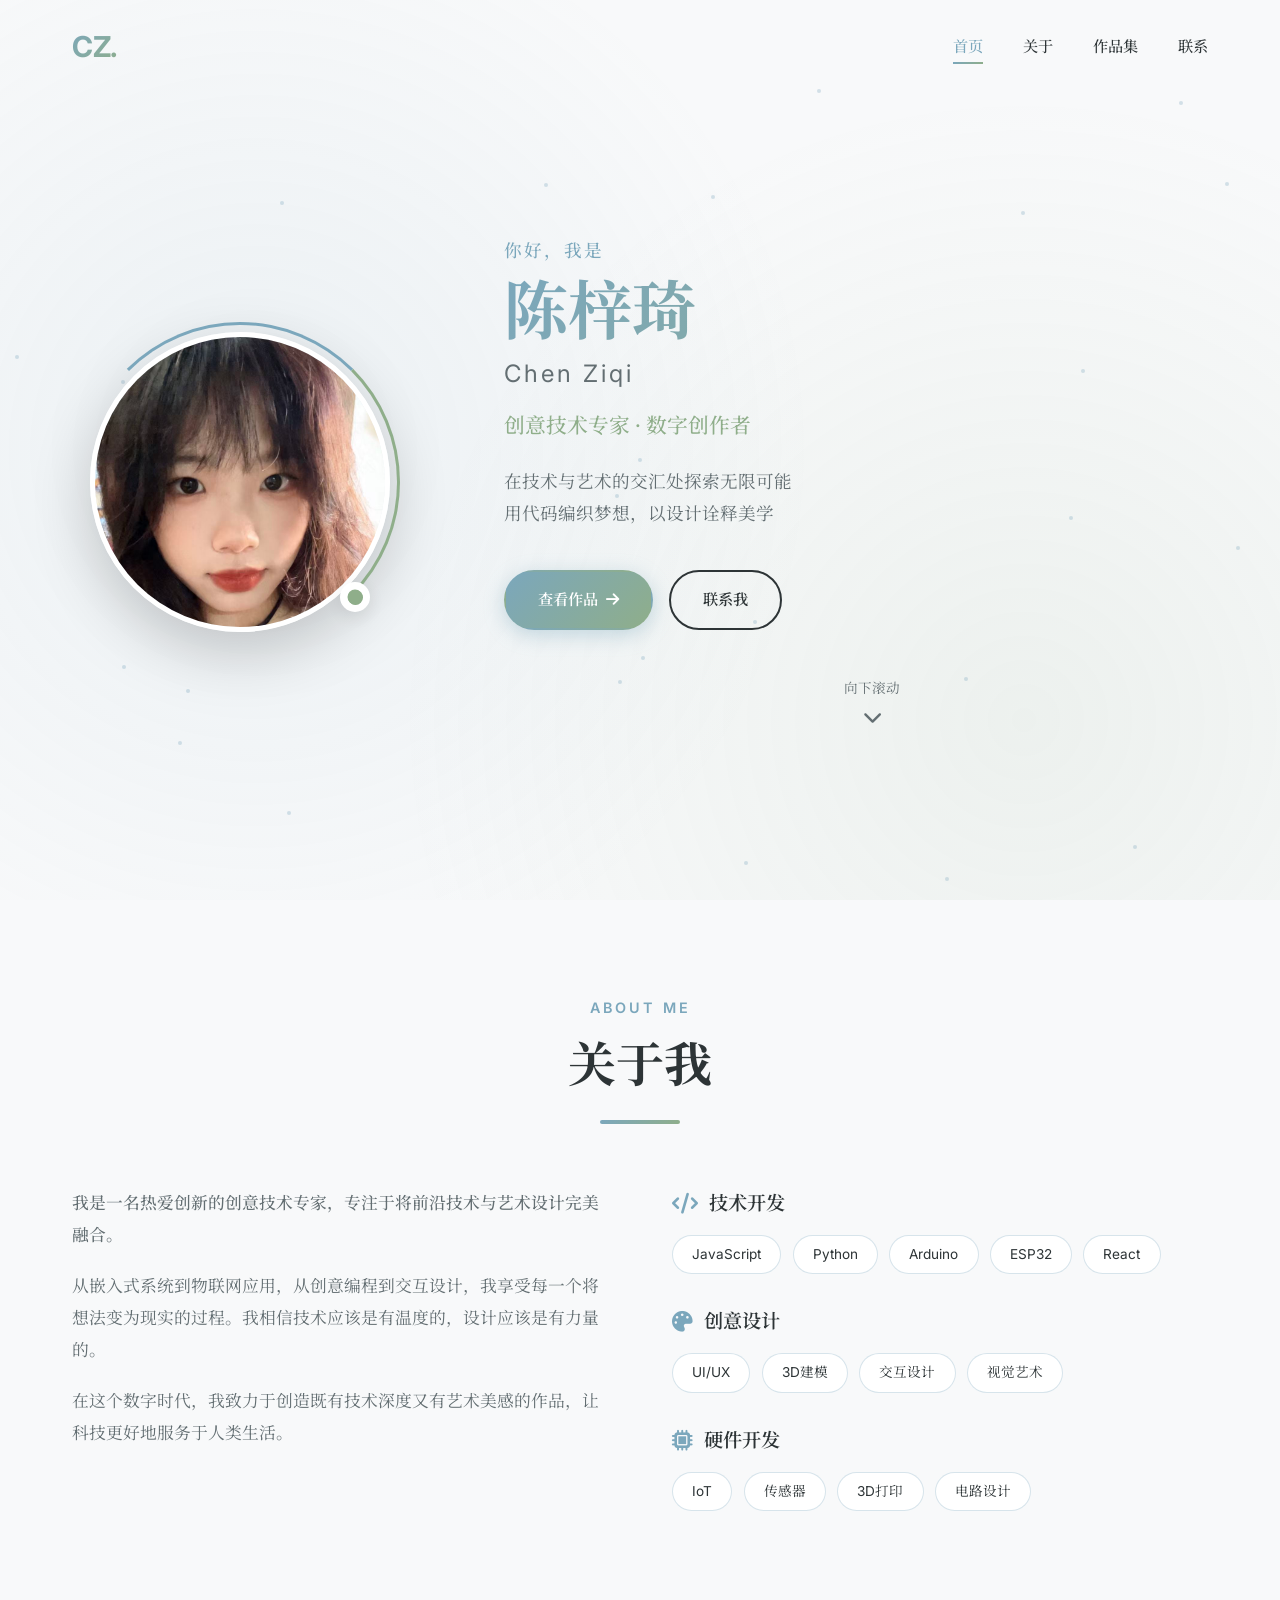
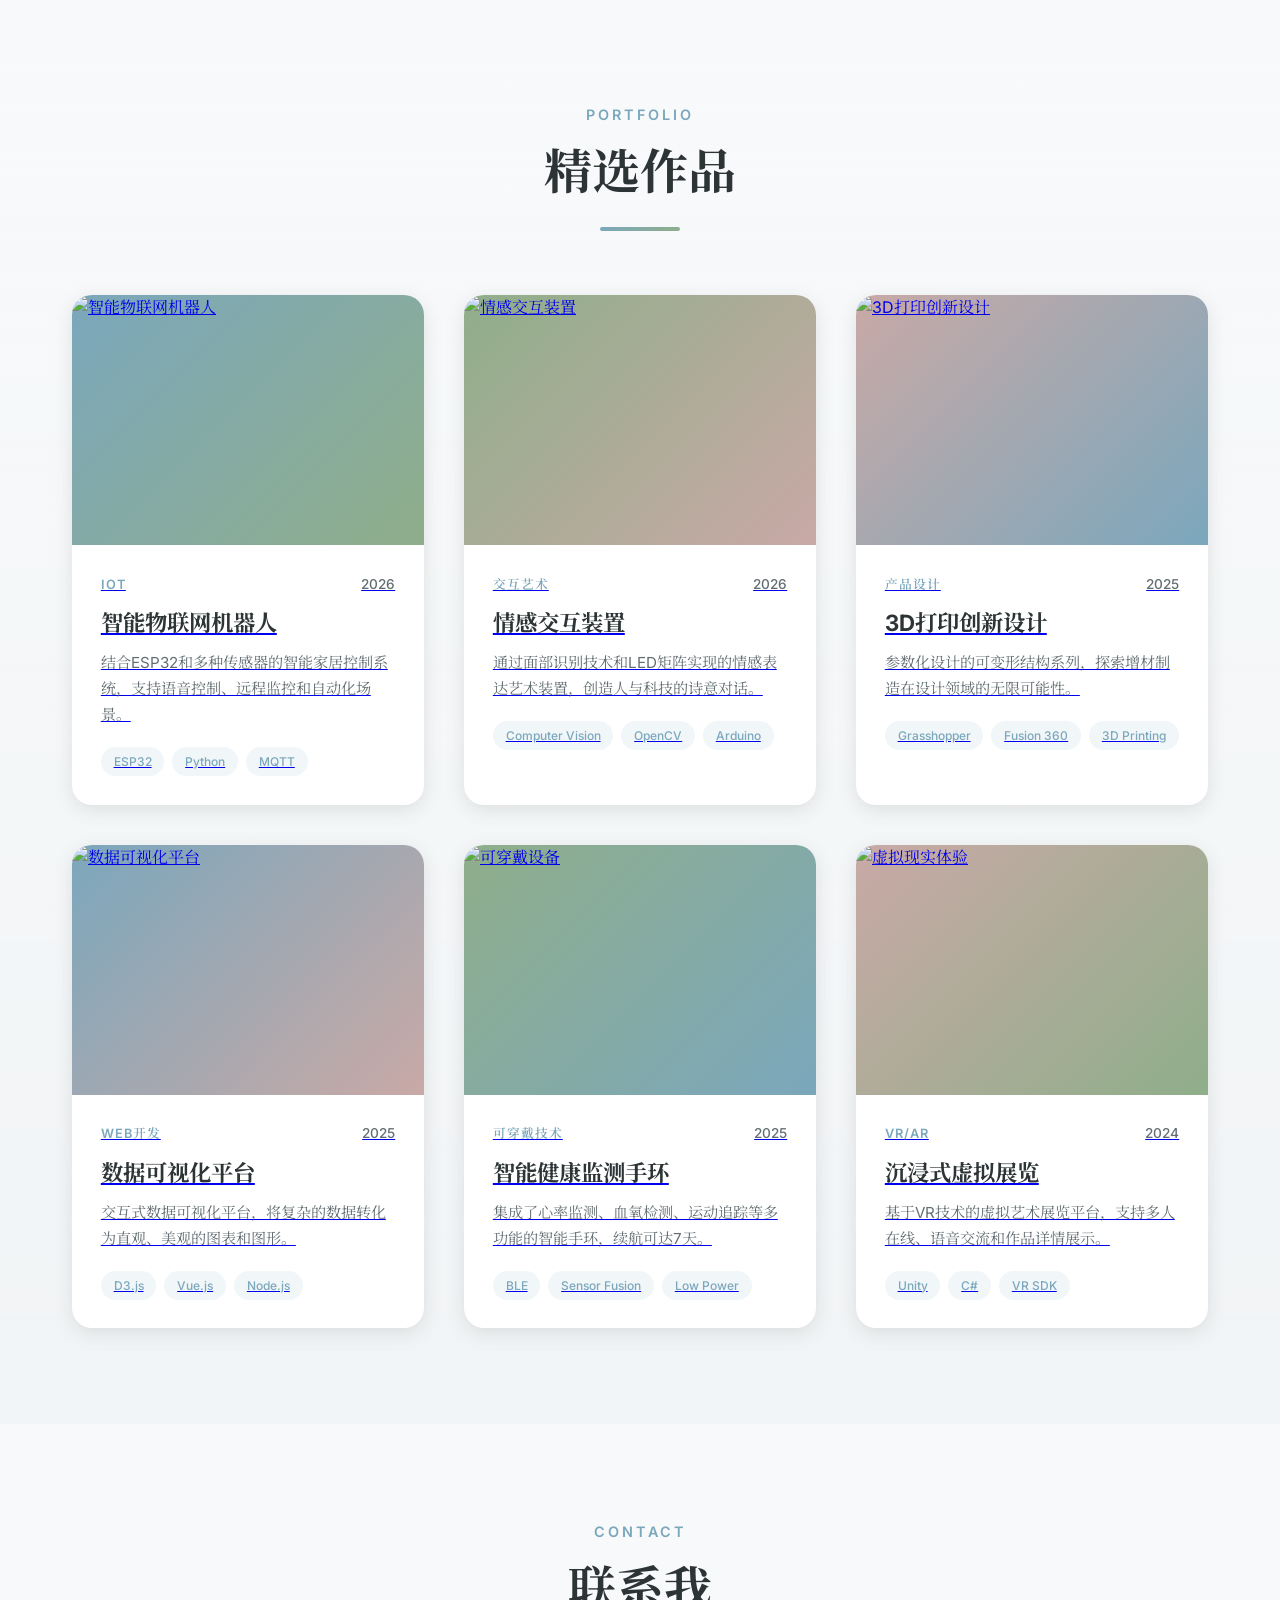
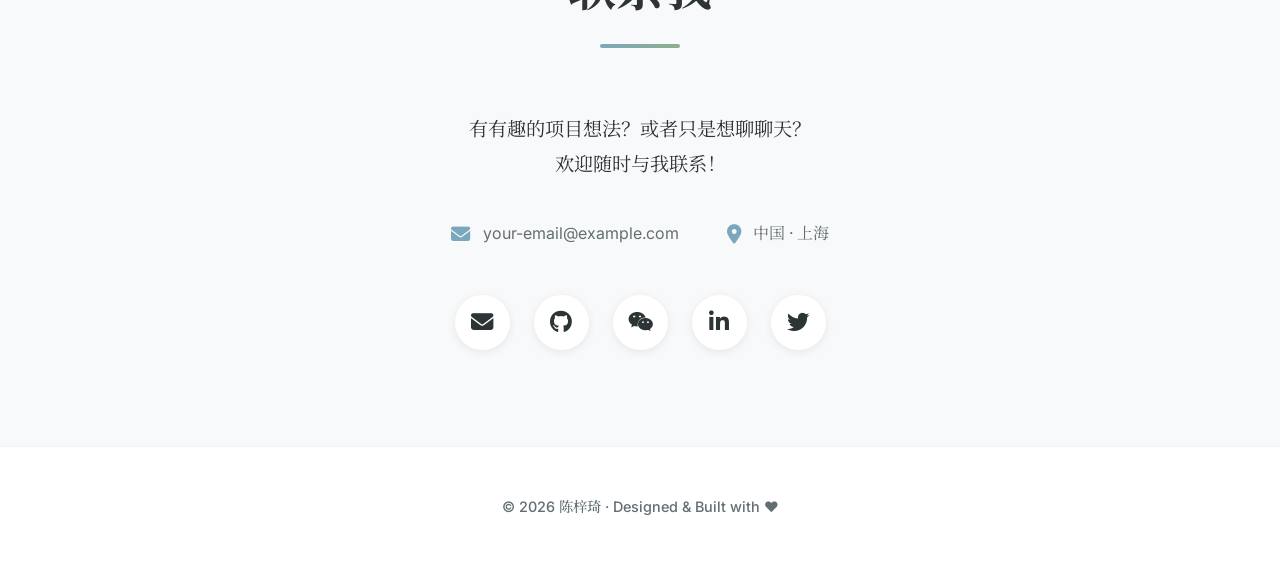
==== commit f3a1fb13: "1" ====
--- a/index.html
+++ b/index.html
@@ -48,9 +48,9 @@
                     <div class="greeting">你好，我是</div>
                     <h1 class="hero-name">
                         <span class="name-cn">陈梓琦</span>
-                        <span class="name-en">Cecilia</span>
+                        <span class="name-en">Chen Ziqi</span>
                     </h1>
-                    <p class="hero-title">INFP</p>
+                    <p class="hero-title">创意技术专家 · 数字创作者</p>
                     <p class="hero-description">
                         在技术与艺术的交汇处探索无限可能<br>
                         用代码编织梦想，以设计诠释美学
@@ -86,10 +86,10 @@
             <div class="about-content">
                 <div class="about-text">
                     <p class="lead-text">
-                        我目前就读于浙江万里学院中德品牌学部的学生，本科专业是艺术与科技。
+                        我是一名热爱创新的创意技术专家，专注于将前沿技术与艺术设计完美融合。
                     </p>
                     <p>
-                        我擅长平面设计，交互设计，体验设计，AI剧集制作，我享受每一个将想法变为现实的过程。我相信技术应该是有温度的，设计应该是有力量的。
+                        从嵌入式系统到物联网应用，从创意编程到交互设计，我享受每一个将想法变为现实的过程。我相信技术应该是有温度的，设计应该是有力量的。
                     </p>
                     <p>
                         在这个数字时代，我致力于创造既有技术深度又有艺术美感的作品，让科技更好地服务于人类生活。
@@ -142,165 +142,171 @@
             
             <div class="portfolio-grid">
                 <article class="portfolio-card">
-                    <div class="card-image">
-                        <img src="images/projects/project1.jpg" alt="智能物联网机器人" onerror="this.parentElement.style.background='linear-gradient(135deg, #7BA7BC 0%, #8FAE8A 100%)'">
-                        <div class="card-overlay">
-                            <div class="overlay-content">
-                                <span class="view-project">查看详情</span>
-                            </div>
-                        </div>
-                    </div>
-                    <div class="card-content">
-                        <div class="card-meta">
-                            <span class="category">IoT</span>
-                            <span class="year">2026</span>
-                        </div>
-                        <h3 class="card-title">智能物联网机器人</h3>
-                        <p class="card-description">
-                            结合ESP32和多种传感器的智能家居控制系统，支持语音控制、远程监控和自动化场景。通过手机App实现全屋智能设备的统一管理和智能联动。
-                        </p>
-                        <div class="card-tech">
-                            <span class="tech-tag">ESP32</span>
-                            <span class="tech-tag">Python</span>
-                            <span class="tech-tag">MQTT</span>
-                            <span class="tech-tag">React Native</span>
-                        </div>
-                    </div>
-                </article>
-
-                <article class="portfolio-card">
-                    <div class="card-image">
-                        <img src="images/projects/project2.jpg" alt="情感交互装置" onerror="this.parentElement.style.background='linear-gradient(135deg, #8FAE8A 0%, #C9A9A6 100%)'">
-                        <div class="card-overlay">
-                            <div class="overlay-content">
-                                <span class="view-project">查看详情</span>
-                            </div>
-                        </div>
-                    </div>
-                    <div class="card-content">
-                        <div class="card-meta">
-                            <span class="category">交互艺术</span>
-                            <span class="year">2026</span>
-                        </div>
-                        <h3 class="card-title">情感交互装置</h3>
-                        <p class="card-description">
-                            通过面部识别技术和LED矩阵实现的情感表达艺术装置。能够实时捕捉观众的情绪变化，并通过光影和色彩的变化做出回应，创造人与科技的诗意对话。
-                        </p>
-                        <div class="card-tech">
-                            <span class="tech-tag">Computer Vision</span>
-                            <span class="tech-tag">OpenCV</span>
-                            <span class="tech-tag">Arduino</span>
-                            <span class="tech-tag">LED Matrix</span>
-                        </div>
-                    </div>
-                </article>
-
-                <article class="portfolio-card">
-                    <div class="card-image">
-                        <img src="images/projects/project3.jpg" alt="3D打印创新设计" onerror="this.parentElement.style.background='linear-gradient(135deg, #C9A9A6 0%, #7BA7BC 100%)'">
-                        <div class="card-overlay">
-                            <div class="overlay-content">
-                                <span class="view-project">查看详情</span>
-                            </div>
-                        </div>
-                    </div>
-                    <div class="card-content">
-                        <div class="card-meta">
-                            <span class="category">产品设计</span>
-                            <span class="year">2025</span>
-                        </div>
-                        <h3 class="card-title">3D打印创新设计</h3>
-                        <p class="card-description">
-                            参数化设计的可变形结构系列，探索增材制造在设计领域的无限可能性。结合算法生成独特形态，每个作品都是数学之美与工艺之精的完美呈现。
-                        </p>
-                        <div class="card-tech">
-                            <span class="tech-tag">Grasshopper</span>
-                            <span class="tech-tag">Fusion 360</span>
-                            <span class="tech-tag">3D Printing</span>
-                            <span class="tech-tag">Parametric Design</span>
-                        </div>
-                    </div>
-                </article>
-
-                <article class="portfolio-card">
-                    <div class="card-image">
-                        <img src="images/projects/project4.jpg" alt="数据可视化平台" onerror="this.parentElement.style.background='linear-gradient(135deg, #7BA7BC 0%, #C9A9A6 100%)'">
-                        <div class="card-overlay">
-                            <div class="overlay-content">
-                                <span class="view-project">查看详情</span>
-                            </div>
-                        </div>
-                    </div>
-                    <div class="card-content">
-                        <div class="card-meta">
-                            <span class="category">Web开发</span>
-                            <span class="year">2025</span>
-                        </div>
-                        <h3 class="card-title">数据可视化平台</h3>
-                        <p class="card-description">
-                            交互式数据可视化平台，将复杂的数据转化为直观、美观的图表和图形。支持实时数据更新、多维度分析和自定义报表生成，帮助用户快速洞察数据价值。
-                        </p>
-                        <div class="card-tech">
-                            <span class="tech-tag">D3.js</span>
-                            <span class="tech-tag">Vue.js</span>
-                            <span class="tech-tag">Node.js</span>
-                            <span class="tech-tag">MongoDB</span>
-                        </div>
-                    </div>
-                </article>
-
-                <article class="portfolio-card">
-                    <div class="card-image">
-                        <img src="images/projects/project5.jpg" alt="可穿戴设备" onerror="this.parentElement.style.background='linear-gradient(135deg, #8FAE8A 0%, #7BA7BC 100%)'">
-                        <div class="card-overlay">
-                            <div class="overlay-content">
-                                <span class="view-project">查看详情</span>
-                            </div>
-                        </div>
-                    </div>
-                    <div class="card-content">
-                        <div class="card-meta">
-                            <span class="category">可穿戴技术</span>
-                            <span class="year">2025</span>
-                        </div>
-                        <h3 class="card-title">智能健康监测手环</h3>
-                        <p class="card-description">
-                            集成了心率监测、血氧检测、运动追踪等多功能的智能手环。采用低功耗设计，续航可达7天，配合专属App提供健康数据分析和建议。
-                        </p>
-                        <div class="card-tech">
-                            <span class="tech-tag">BLE</span>
-                            <span class="tech-tag">Sensor Fusion</span>
-                            <span class="tech-tag">Low Power</span>
-                            <span class="tech-tag">Mobile App</span>
-                        </div>
-                    </div>
-                </article>
-
-                <article class="portfolio-card">
-                    <div class="card-image">
-                        <img src="images/projects/project6.jpg" alt="虚拟现实体验" onerror="this.parentElement.style.background='linear-gradient(135deg, #C9A9A6 0%, #8FAE8A 100%)'">
-                        <div class="card-overlay">
-                            <div class="overlay-content">
-                                <span class="view-project">查看详情</span>
-                            </div>
-                        </div>
-                    </div>
-                    <div class="card-content">
-                        <div class="card-meta">
-                            <span class="category">VR/AR</span>
-                            <span class="year">2024</span>
-                        </div>
-                        <h3 class="card-title">沉浸式虚拟展览</h3>
-                        <p class="card-description">
-                            基于VR技术的虚拟艺术展览平台，用户可以在虚拟空间中欣赏艺术作品，与其他参观者互动。支持多人在线、语音交流和作品详情展示。
-                        </p>
-                        <div class="card-tech">
-                            <span class="tech-tag">Unity</span>
-                            <span class="tech-tag">C#</span>
-                            <span class="tech-tag">VR SDK</span>
-                            <span class="tech-tag">Multiplayer</span>
-                        </div>
-                    </div>
+                    <a href="project1.html" class="card-link">
+                        <div class="card-image">
+                            <img src="images/projects/project1/cover.jpg" alt="智能物联网机器人" onerror="this.parentElement.style.background='linear-gradient(135deg, #7BA7BC 0%, #8FAE8A 100%)'">
+                            <div class="card-overlay">
+                                <div class="overlay-content">
+                                    <span class="view-project">查看详情</span>
+                                </div>
+                            </div>
+                        </div>
+                        <div class="card-content">
+                            <div class="card-meta">
+                                <span class="category">IoT</span>
+                                <span class="year">2026</span>
+                            </div>
+                            <h3 class="card-title">智能物联网机器人</h3>
+                            <p class="card-description">
+                                结合ESP32和多种传感器的智能家居控制系统，支持语音控制、远程监控和自动化场景。
+                            </p>
+                            <div class="card-tech">
+                                <span class="tech-tag">ESP32</span>
+                                <span class="tech-tag">Python</span>
+                                <span class="tech-tag">MQTT</span>
+                            </div>
+                        </div>
+                    </a>
+                </article>
+
+                <article class="portfolio-card">
+                    <a href="project2.html" class="card-link">
+                        <div class="card-image">
+                            <img src="images/projects/project2/cover.jpg" alt="情感交互装置" onerror="this.parentElement.style.background='linear-gradient(135deg, #8FAE8A 0%, #C9A9A6 100%)'">
+                            <div class="card-overlay">
+                                <div class="overlay-content">
+                                    <span class="view-project">查看详情</span>
+                                </div>
+                            </div>
+                        </div>
+                        <div class="card-content">
+                            <div class="card-meta">
+                                <span class="category">交互艺术</span>
+                                <span class="year">2026</span>
+                            </div>
+                            <h3 class="card-title">情感交互装置</h3>
+                            <p class="card-description">
+                                通过面部识别技术和LED矩阵实现的情感表达艺术装置，创造人与科技的诗意对话。
+                            </p>
+                            <div class="card-tech">
+                                <span class="tech-tag">Computer Vision</span>
+                                <span class="tech-tag">OpenCV</span>
+                                <span class="tech-tag">Arduino</span>
+                            </div>
+                        </div>
+                    </a>
+                </article>
+
+                <article class="portfolio-card">
+                    <a href="project3.html" class="card-link">
+                        <div class="card-image">
+                            <img src="images/projects/project3/cover.jpg" alt="3D打印创新设计" onerror="this.parentElement.style.background='linear-gradient(135deg, #C9A9A6 0%, #7BA7BC 100%)'">
+                            <div class="card-overlay">
+                                <div class="overlay-content">
+                                    <span class="view-project">查看详情</span>
+                                </div>
+                            </div>
+                        </div>
+                        <div class="card-content">
+                            <div class="card-meta">
+                                <span class="category">产品设计</span>
+                                <span class="year">2025</span>
+                            </div>
+                            <h3 class="card-title">3D打印创新设计</h3>
+                            <p class="card-description">
+                                参数化设计的可变形结构系列，探索增材制造在设计领域的无限可能性。
+                            </p>
+                            <div class="card-tech">
+                                <span class="tech-tag">Grasshopper</span>
+                                <span class="tech-tag">Fusion 360</span>
+                                <span class="tech-tag">3D Printing</span>
+                            </div>
+                        </div>
+                    </a>
+                </article>
+
+                <article class="portfolio-card">
+                    <a href="project4.html" class="card-link">
+                        <div class="card-image">
+                            <img src="images/projects/project4/cover.jpg" alt="数据可视化平台" onerror="this.parentElement.style.background='linear-gradient(135deg, #7BA7BC 0%, #C9A9A6 100%)'">
+                            <div class="card-overlay">
+                                <div class="overlay-content">
+                                    <span class="view-project">查看详情</span>
+                                </div>
+                            </div>
+                        </div>
+                        <div class="card-content">
+                            <div class="card-meta">
+                                <span class="category">Web开发</span>
+                                <span class="year">2025</span>
+                            </div>
+                            <h3 class="card-title">数据可视化平台</h3>
+                            <p class="card-description">
+                                交互式数据可视化平台，将复杂的数据转化为直观、美观的图表和图形。
+                            </p>
+                            <div class="card-tech">
+                                <span class="tech-tag">D3.js</span>
+                                <span class="tech-tag">Vue.js</span>
+                                <span class="tech-tag">Node.js</span>
+                            </div>
+                        </div>
+                    </a>
+                </article>
+
+                <article class="portfolio-card">
+                    <a href="project5.html" class="card-link">
+                        <div class="card-image">
+                            <img src="images/projects/project5/cover.jpg" alt="可穿戴设备" onerror="this.parentElement.style.background='linear-gradient(135deg, #8FAE8A 0%, #7BA7BC 100%)'">
+                            <div class="card-overlay">
+                                <div class="overlay-content">
+                                    <span class="view-project">查看详情</span>
+                                </div>
+                            </div>
+                        </div>
+                        <div class="card-content">
+                            <div class="card-meta">
+                                <span class="category">可穿戴技术</span>
+                                <span class="year">2025</span>
+                            </div>
+                            <h3 class="card-title">智能健康监测手环</h3>
+                            <p class="card-description">
+                                集成了心率监测、血氧检测、运动追踪等多功能的智能手环，续航可达7天。
+                            </p>
+                            <div class="card-tech">
+                                <span class="tech-tag">BLE</span>
+                                <span class="tech-tag">Sensor Fusion</span>
+                                <span class="tech-tag">Low Power</span>
+                            </div>
+                        </div>
+                    </a>
+                </article>
+
+                <article class="portfolio-card">
+                    <a href="project6.html" class="card-link">
+                        <div class="card-image">
+                            <img src="images/projects/project6/cover.jpg" alt="虚拟现实体验" onerror="this.parentElement.style.background='linear-gradient(135deg, #C9A9A6 0%, #8FAE8A 100%)'">
+                            <div class="card-overlay">
+                                <div class="overlay-content">
+                                    <span class="view-project">查看详情</span>
+                                </div>
+                            </div>
+                        </div>
+                        <div class="card-content">
+                            <div class="card-meta">
+                                <span class="category">VR/AR</span>
+                                <span class="year">2024</span>
+                            </div>
+                            <h3 class="card-title">沉浸式虚拟展览</h3>
+                            <p class="card-description">
+                                基于VR技术的虚拟艺术展览平台，支持多人在线、语音交流和作品详情展示。
+                            </p>
+                            <div class="card-tech">
+                                <span class="tech-tag">Unity</span>
+                                <span class="tech-tag">C#</span>
+                                <span class="tech-tag">VR SDK</span>
+                            </div>
+                        </div>
+                    </a>
                 </article>
             </div>
         </div>
@@ -449,4 +455,4 @@
         });
     </script>
 </body>
-</html>+</html>
--- a/style.css
+++ b/style.css
@@ -853,4 +853,354 @@
     .social-links {
         flex-wrap: wrap;
     }
+}
+
+/* Project Detail Page Styles */
+.project-detail {
+    padding-top: 100px;
+    min-height: 100vh;
+}
+
+.back-link {
+    margin-bottom: 2rem;
+}
+
+.back-link a {
+    display: inline-flex;
+    align-items: center;
+    gap: 0.5rem;
+    color: var(--primary-blue);
+    text-decoration: none;
+    font-weight: 500;
+    transition: all 0.3s ease;
+}
+
+.back-link a:hover {
+    color: var(--primary-green);
+    transform: translateX(-5px);
+}
+
+.project-header {
+    margin-bottom: 3rem;
+}
+
+.project-meta {
+    display: flex;
+    gap: 1rem;
+    margin-bottom: 1rem;
+}
+
+.project-meta .category {
+    font-size: 0.9rem;
+    font-weight: 600;
+    color: var(--primary-blue);
+    text-transform: uppercase;
+    letter-spacing: 2px;
+}
+
+.project-meta .year {
+    font-size: 0.9rem;
+    color: var(--text-light);
+}
+
+.project-title {
+    font-size: 3rem;
+    font-weight: 700;
+    color: var(--text-dark);
+    margin-bottom: 1rem;
+    line-height: 1.2;
+}
+
+.project-subtitle {
+    font-size: 1.3rem;
+    color: var(--text-light);
+    margin-bottom: 2rem;
+    line-height: 1.6;
+}
+
+.project-tech-stack {
+    display: flex;
+    flex-wrap: wrap;
+    gap: 0.8rem;
+}
+
+.project-gallery {
+    margin-bottom: 4rem;
+}
+
+.gallery-main {
+    width: 100%;
+    height: 500px;
+    border-radius: 15px;
+    overflow: hidden;
+    margin-bottom: 1.5rem;
+    background: var(--gradient-primary);
+    box-shadow: var(--shadow-lg);
+}
+
+.gallery-main img {
+    width: 100%;
+    height: 100%;
+    object-fit: cover;
+    transition: transform 0.5s ease;
+}
+
+.gallery-main:hover img {
+    transform: scale(1.05);
+}
+
+.gallery-thumbs {
+    display: grid;
+    grid-template-columns: repeat(auto-fit, minmax(150px, 1fr));
+    gap: 1rem;
+}
+
+.thumb {
+    height: 120px;
+    border-radius: 10px;
+    overflow: hidden;
+    cursor: pointer;
+    border: 3px solid transparent;
+    transition: all 0.3s ease;
+    background: var(--gradient-primary);
+}
+
+.thumb img {
+    width: 100%;
+    height: 100%;
+    object-fit: cover;
+}
+
+.thumb.active,
+.thumb:hover {
+    border-color: var(--primary-blue);
+    transform: translateY(-5px);
+    box-shadow: var(--shadow-md);
+}
+
+.project-content {
+    max-width: 900px;
+    margin: 0 auto;
+}
+
+.content-section {
+    margin-bottom: 3rem;
+}
+
+.content-section h2 {
+    font-size: 2rem;
+    font-weight: 700;
+    color: var(--text-dark);
+    margin-bottom: 1.5rem;
+    position: relative;
+    padding-bottom: 0.5rem;
+}
+
+.content-section h2::after {
+    content: '';
+    position: absolute;
+    bottom: 0;
+    left: 0;
+    width: 60px;
+    height: 3px;
+    background: var(--gradient-primary);
+    border-radius: 2px;
+}
+
+.content-section p {
+    font-size: 1.05rem;
+    color: var(--text-light);
+    line-height: 1.9;
+    margin-bottom: 1.2rem;
+}
+
+.feature-list {
+    list-style: none;
+    padding: 0;
+}
+
+.feature-list li {
+    display: flex;
+    gap: 1rem;
+    margin-bottom: 1.5rem;
+    padding: 1.5rem;
+    background: var(--white);
+    border-radius: 12px;
+    box-shadow: var(--shadow-sm);
+    transition: all 0.3s ease;
+}
+
+.feature-list li:hover {
+    transform: translateX(10px);
+    box-shadow: var(--shadow-md);
+}
+
+.feature-list li i {
+    font-size: 1.5rem;
+    color: var(--primary-green);
+    flex-shrink: 0;
+    margin-top: 0.2rem;
+}
+
+.feature-list li div strong {
+    display: block;
+    font-size: 1.1rem;
+    color: var(--text-dark);
+    margin-bottom: 0.5rem;
+}
+
+.feature-list li div p {
+    font-size: 0.95rem;
+    color: var(--text-light);
+    margin: 0;
+    line-height: 1.6;
+}
+
+.tech-grid {
+    display: grid;
+    grid-template-columns: repeat(auto-fit, minmax(200px, 1fr));
+    gap: 1.5rem;
+    margin-top: 2rem;
+}
+
+.tech-card {
+    padding: 2rem;
+    background: var(--white);
+    border-radius: 12px;
+    text-align: center;
+    box-shadow: var(--shadow-sm);
+    transition: all 0.3s ease;
+}
+
+.tech-card:hover {
+    transform: translateY(-5px);
+    box-shadow: var(--shadow-lg);
+}
+
+.tech-card i {
+    font-size: 2.5rem;
+    color: var(--primary-blue);
+    margin-bottom: 1rem;
+}
+
+.tech-card h3 {
+    font-size: 1.2rem;
+    font-weight: 600;
+    color: var(--text-dark);
+    margin-bottom: 0.8rem;
+}
+
+.tech-card p {
+    font-size: 0.9rem;
+    color: var(--text-light);
+    line-height: 1.6;
+    margin: 0;
+}
+
+.stats-grid {
+    display: grid;
+    grid-template-columns: repeat(auto-fit, minmax(150px, 1fr));
+    gap: 2rem;
+    margin-top: 2rem;
+}
+
+.stat-item {
+    text-align: center;
+    padding: 2rem;
+    background: var(--white);
+    border-radius: 12px;
+    box-shadow: var(--shadow-sm);
+    transition: all 0.3s ease;
+}
+
+.stat-item:hover {
+    transform: scale(1.05);
+    box-shadow: var(--shadow-md);
+}
+
+.stat-number {
+    font-size: 2.5rem;
+    font-weight: 700;
+    background: var(--gradient-primary);
+    -webkit-background-clip: text;
+    -webkit-text-fill-color: transparent;
+    background-clip: text;
+    margin-bottom: 0.5rem;
+}
+
+.stat-label {
+    font-size: 0.95rem;
+    color: var(--text-light);
+    font-weight: 500;
+}
+
+.project-navigation {
+    display: flex;
+    justify-content: space-between;
+    margin-top: 4rem;
+    padding-top: 3rem;
+    border-top: 2px solid rgba(0, 0, 0, 0.05);
+}
+
+.nav-prev,
+.nav-next {
+    display: flex;
+    align-items: center;
+    gap: 0.8rem;
+    padding: 1rem 2rem;
+    background: var(--white);
+    border-radius: 50px;
+    text-decoration: none;
+    color: var(--text-dark);
+    font-weight: 600;
+    box-shadow: var(--shadow-sm);
+    transition: all 0.3s ease;
+}
+
+.nav-prev:hover,
+.nav-next:hover {
+    background: var(--gradient-primary);
+    color: var(--white);
+    transform: translateY(-3px);
+    box-shadow: var(--shadow-lg);
+}
+
+@media (max-width: 768px) {
+    .project-title {
+        font-size: 2rem;
+    }
+
+    .project-subtitle {
+        font-size: 1.1rem;
+    }
+
+    .gallery-main {
+        height: 300px;
+    }
+
+    .gallery-thumbs {
+        grid-template-columns: repeat(2, 1fr);
+    }
+
+    .content-section h2 {
+        font-size: 1.5rem;
+    }
+
+    .tech-grid {
+        grid-template-columns: 1fr;
+    }
+
+    .stats-grid {
+        grid-template-columns: repeat(2, 1fr);
+    }
+
+    .project-navigation {
+        flex-direction: column;
+        gap: 1rem;
+    }
+
+    .nav-prev,
+    .nav-next {
+        justify-content: center;
+    }
 }
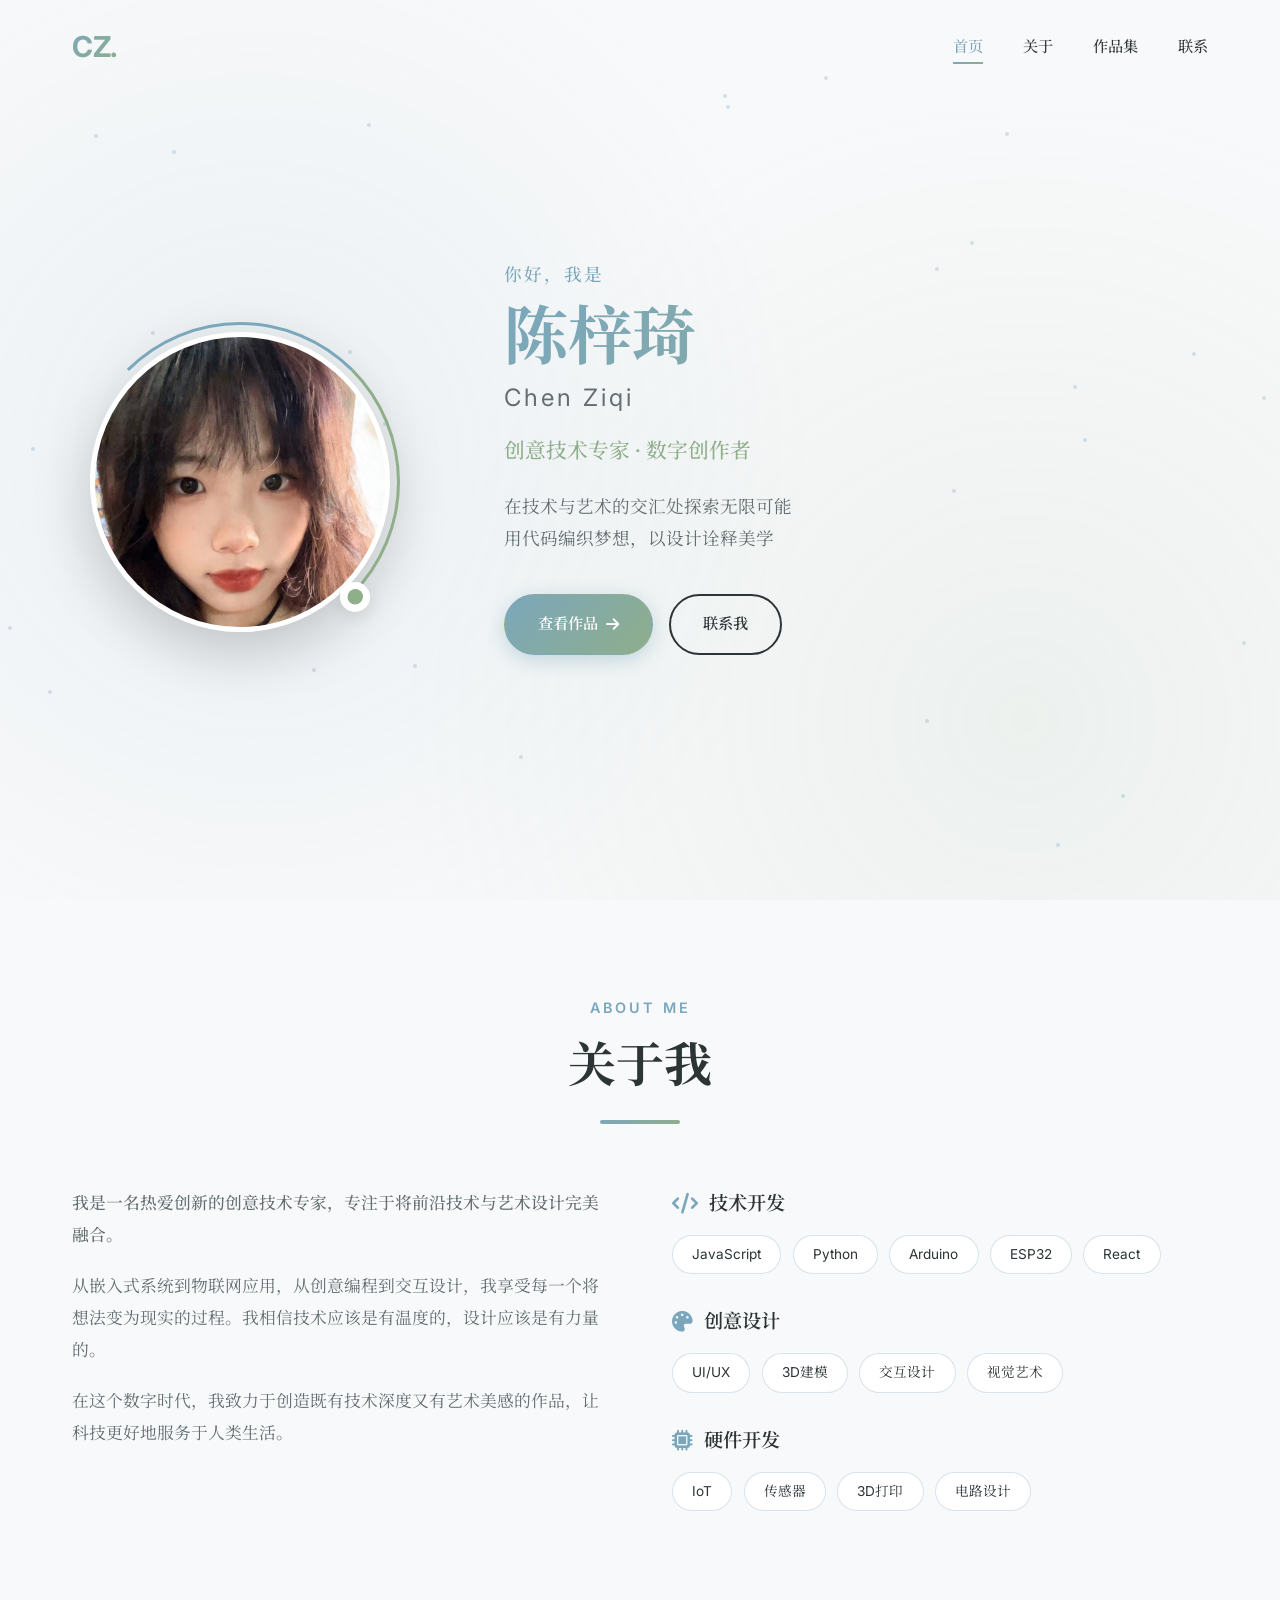
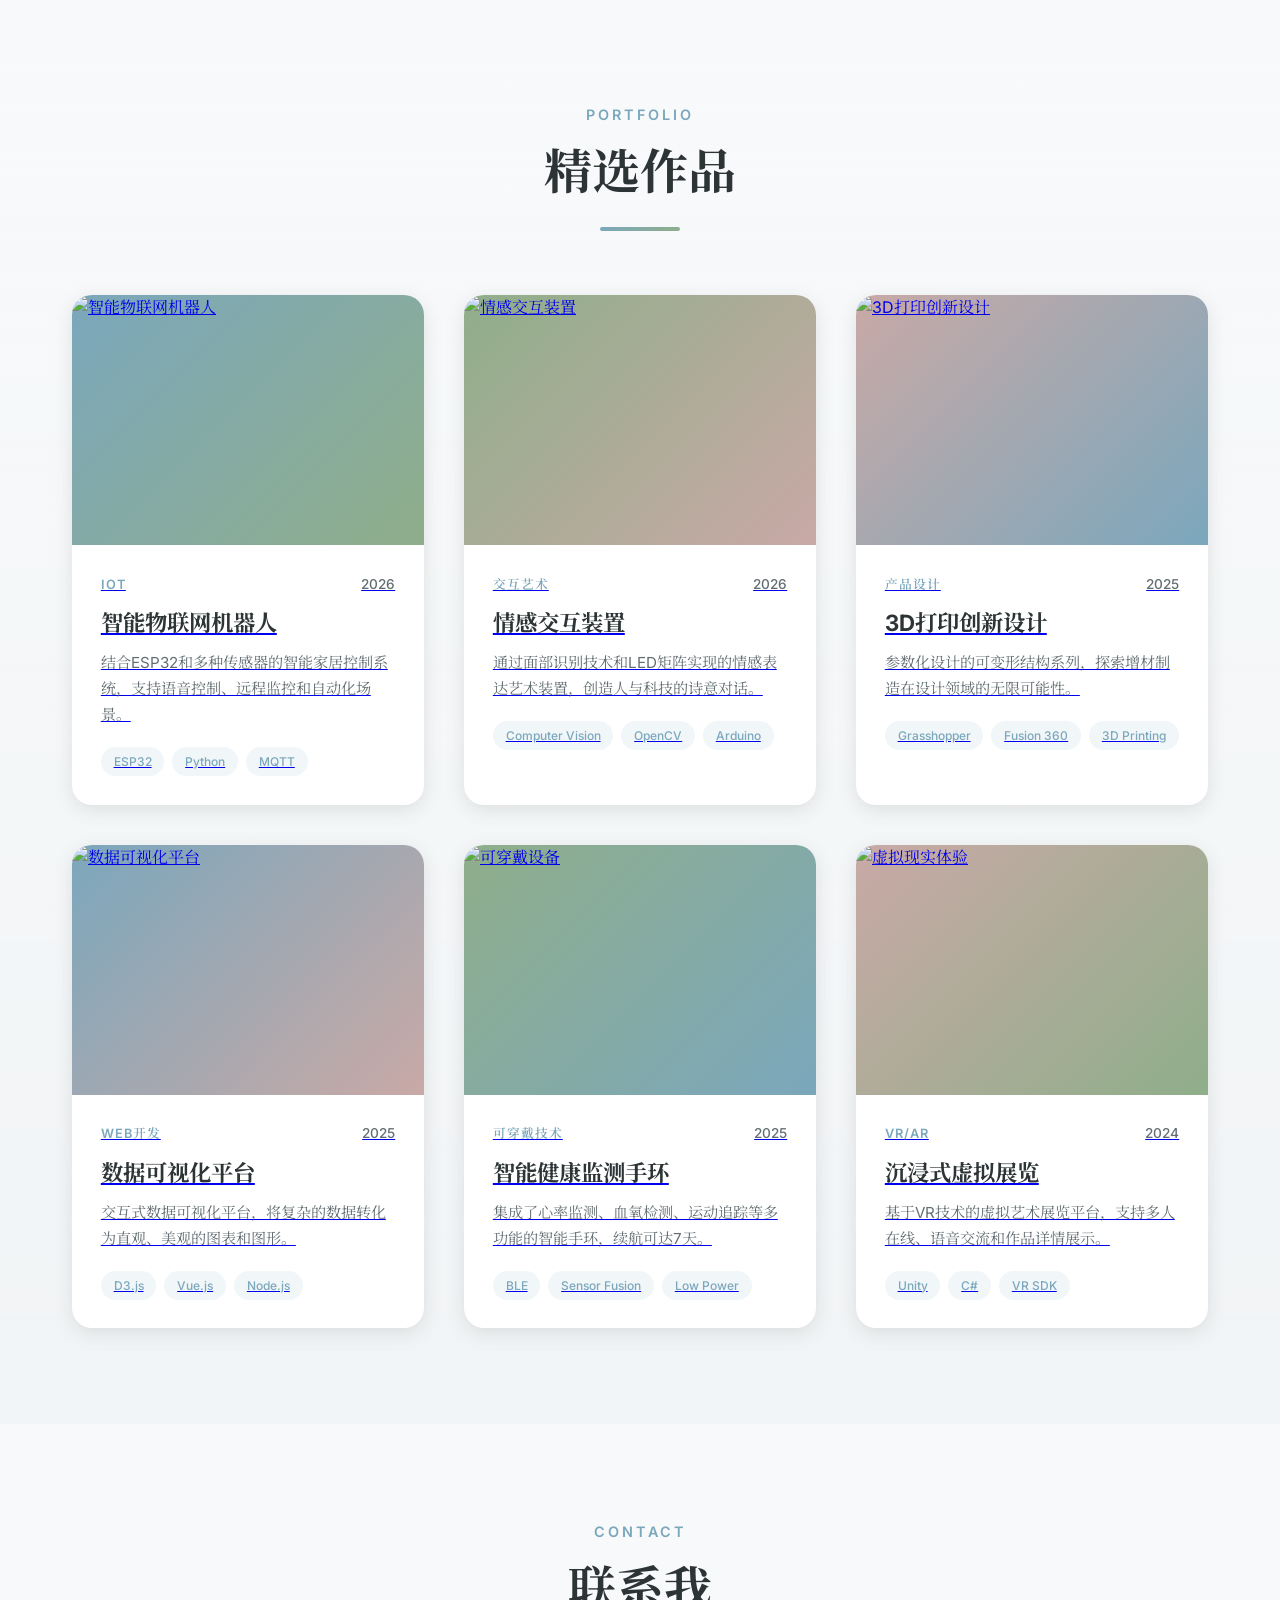
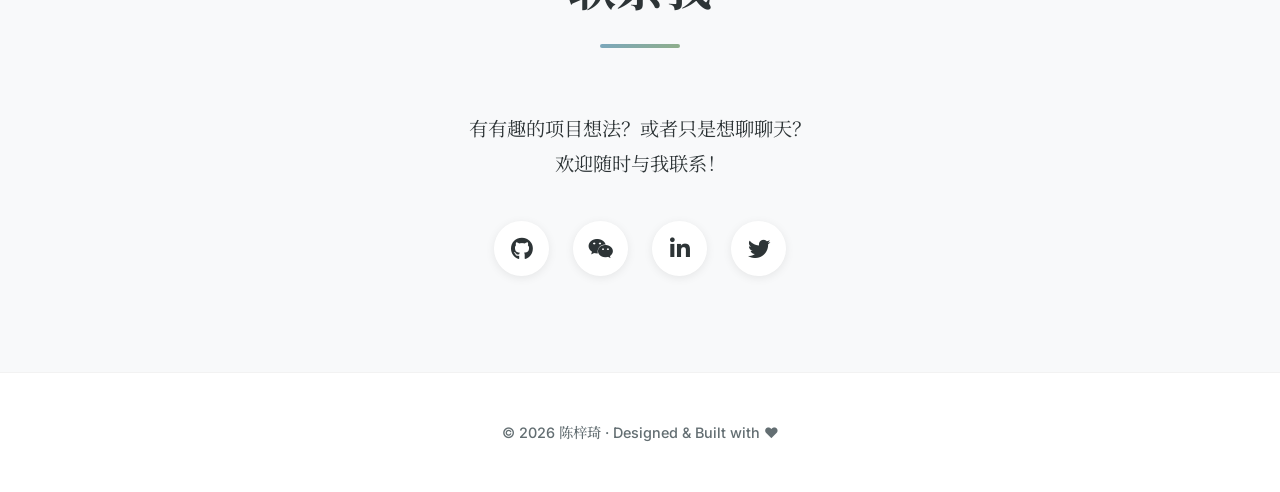
==== commit 0bfa5a8e: "Update index.html" ====
--- a/index.html
+++ b/index.html
@@ -64,11 +64,6 @@
                         <a href="#contact" class="btn btn-secondary">
                             <span>联系我</span>
                         </a>
-                    </div>
-                    
-                    <div class="scroll-indicator">
-                        <span>向下滚动</span>
-                        <i class="fas fa-chevron-down"></i>
                     </div>
                 </div>
             </div>
@@ -327,21 +322,7 @@
                         欢迎随时与我联系！
                     </p>
                     
-                    <div class="contact-details">
-                        <div class="contact-item">
-                            <i class="fas fa-envelope"></i>
-                            <span>your-email@example.com</span>
-                        </div>
-                        <div class="contact-item">
-                            <i class="fas fa-map-marker-alt"></i>
-                            <span>中国 · 上海</span>
-                        </div>
-                    </div>
-                    
                     <div class="social-links">
-                        <a href="mailto:your-email@example.com" class="social-link" title="Email">
-                            <i class="fas fa-envelope"></i>
-                        </a>
                         <a href="https://github.com/cziqi9307-byte" class="social-link" title="GitHub" target="_blank">
                             <i class="fab fa-github"></i>
                         </a>
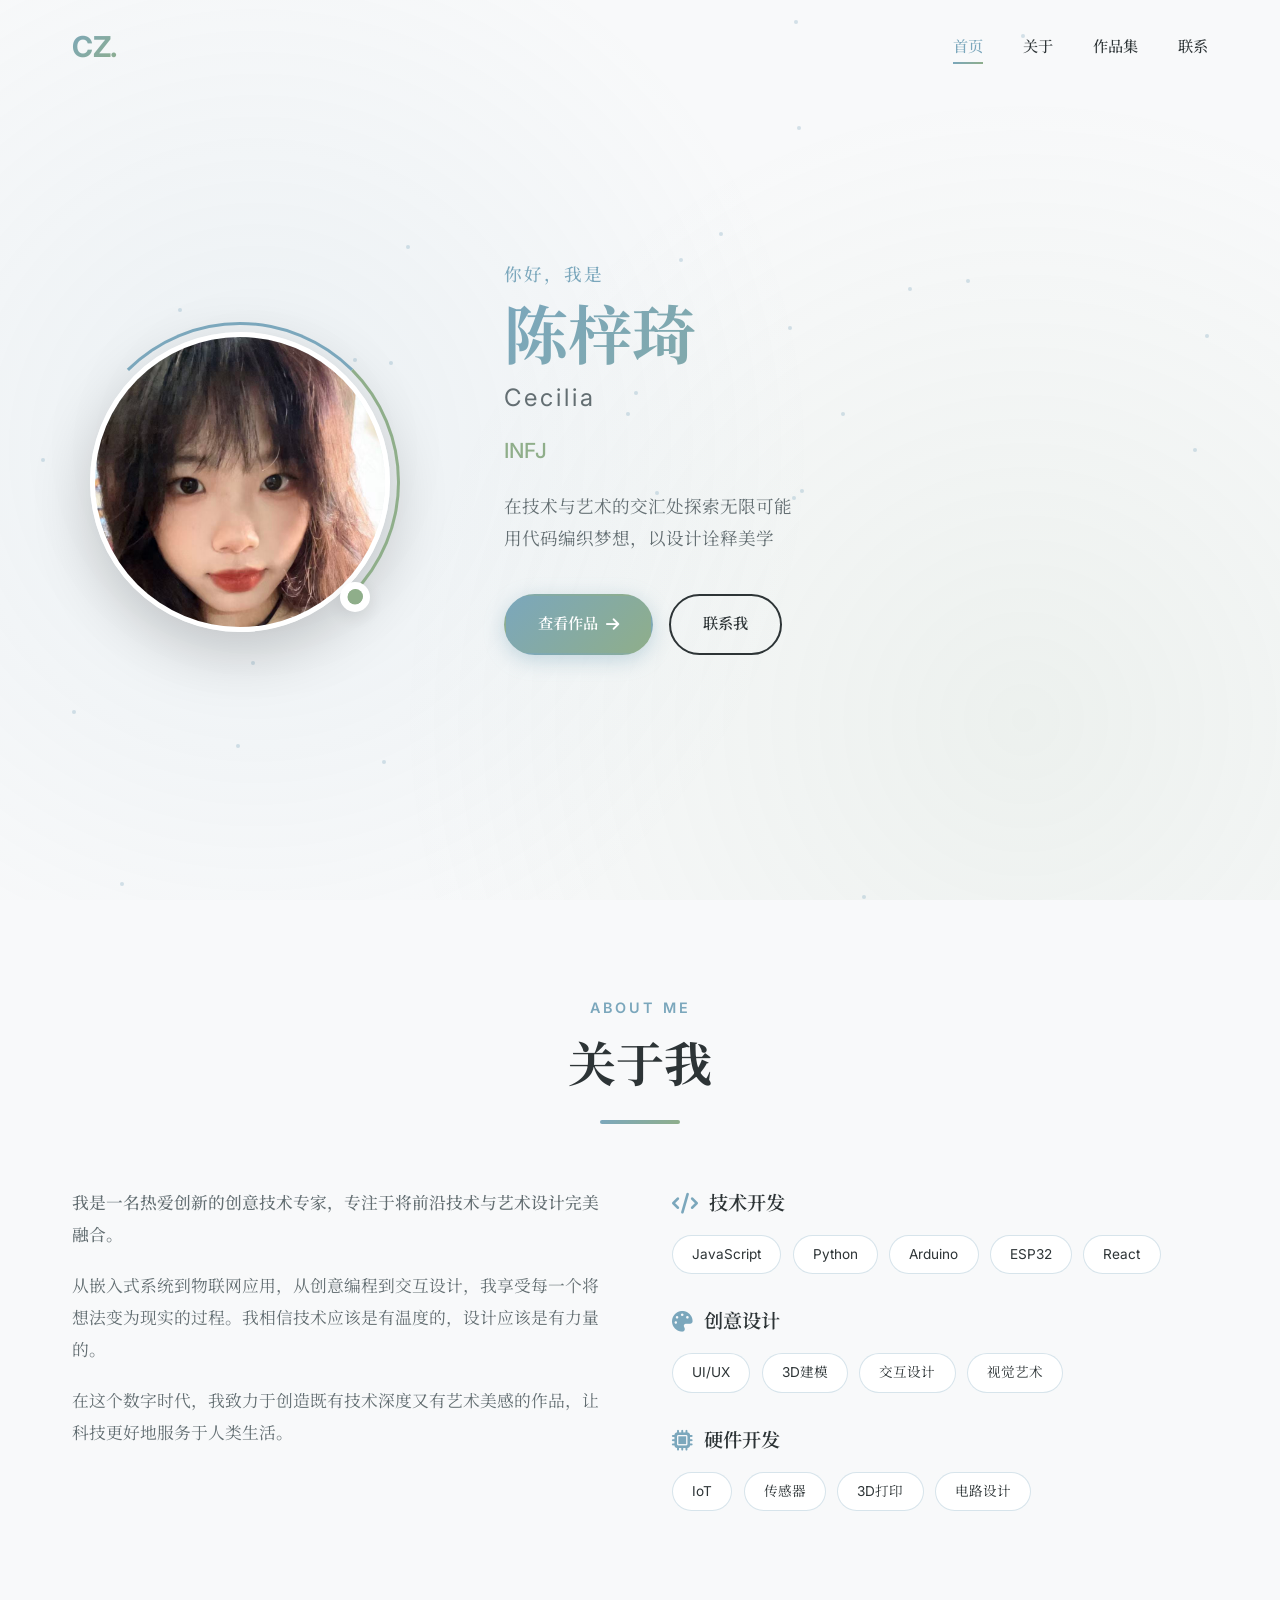
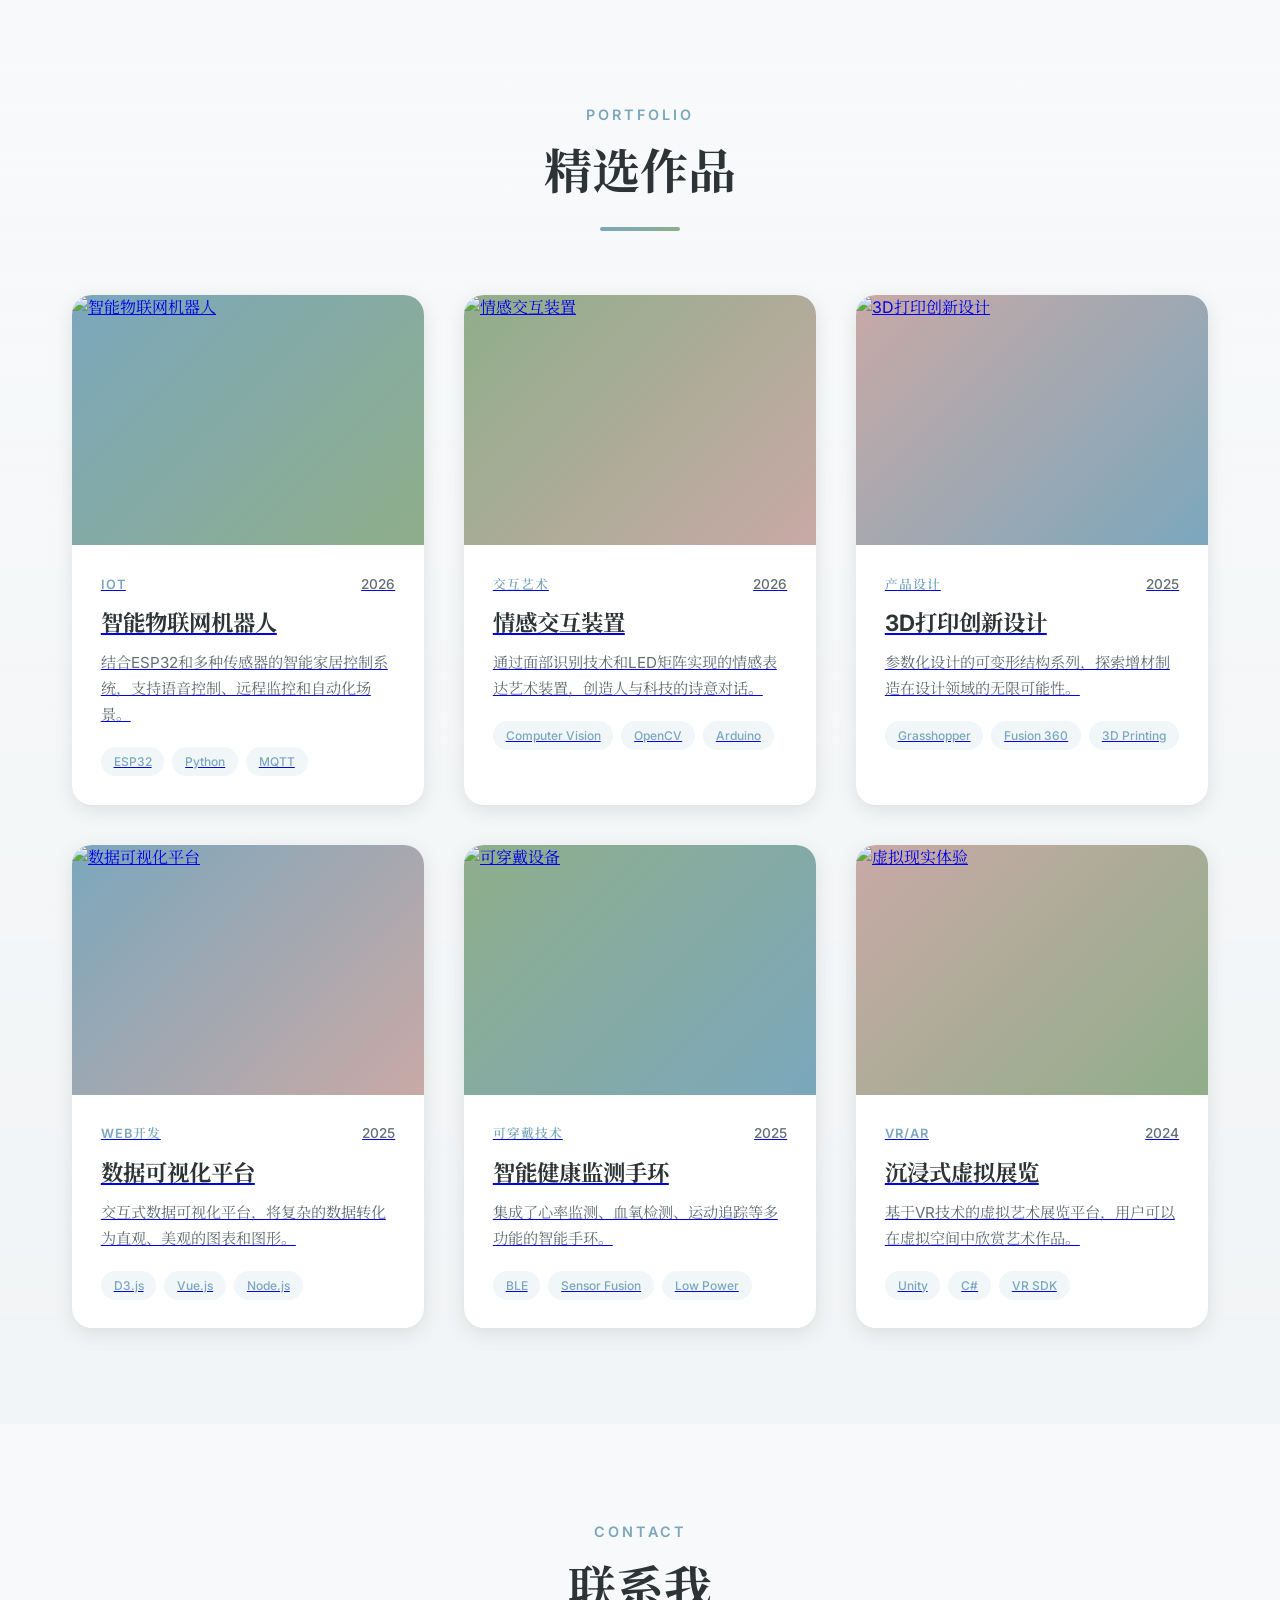
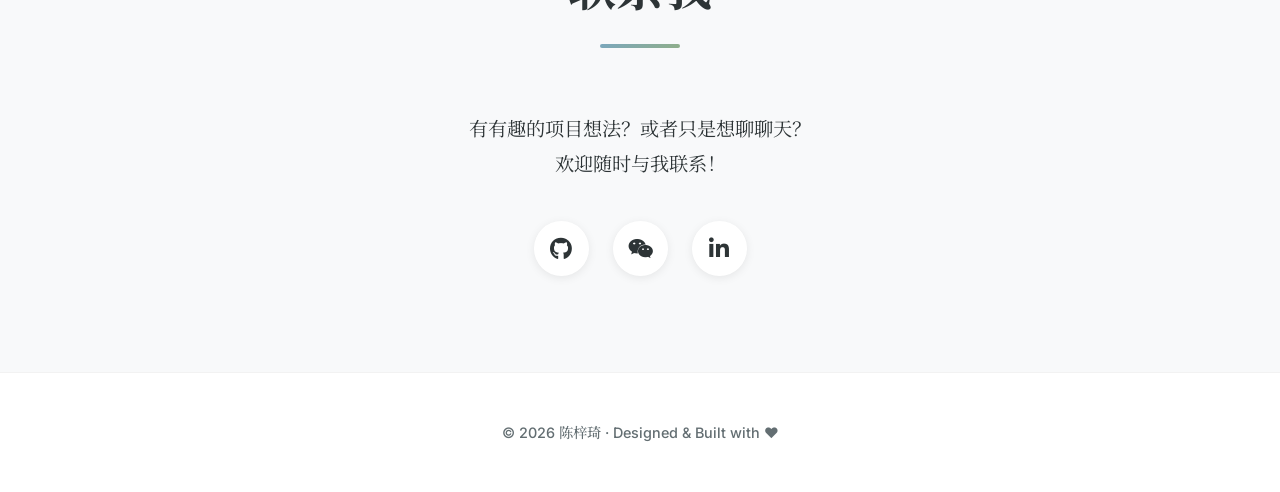
==== commit 5d37ddac: "Update index.html" ====
--- a/index.html
+++ b/index.html
@@ -48,9 +48,9 @@
                     <div class="greeting">你好，我是</div>
                     <h1 class="hero-name">
                         <span class="name-cn">陈梓琦</span>
-                        <span class="name-en">Chen Ziqi</span>
+                        <span class="name-en">Cecilia</span>
                     </h1>
-                    <p class="hero-title">创意技术专家 · 数字创作者</p>
+                    <p class="hero-title">INFJ</p>
                     <p class="hero-description">
                         在技术与艺术的交汇处探索无限可能<br>
                         用代码编织梦想，以设计诠释美学
@@ -136,173 +136,161 @@
             </div>
             
             <div class="portfolio-grid">
-                <article class="portfolio-card">
-                    <a href="project1.html" class="card-link">
-                        <div class="card-image">
-                            <img src="images/projects/project1/cover.jpg" alt="智能物联网机器人" onerror="this.parentElement.style.background='linear-gradient(135deg, #7BA7BC 0%, #8FAE8A 100%)'">
-                            <div class="card-overlay">
-                                <div class="overlay-content">
-                                    <span class="view-project">查看详情</span>
-                                </div>
-                            </div>
-                        </div>
-                        <div class="card-content">
-                            <div class="card-meta">
-                                <span class="category">IoT</span>
-                                <span class="year">2026</span>
-                            </div>
-                            <h3 class="card-title">智能物联网机器人</h3>
-                            <p class="card-description">
-                                结合ESP32和多种传感器的智能家居控制系统，支持语音控制、远程监控和自动化场景。
-                            </p>
-                            <div class="card-tech">
-                                <span class="tech-tag">ESP32</span>
-                                <span class="tech-tag">Python</span>
-                                <span class="tech-tag">MQTT</span>
-                            </div>
-                        </div>
-                    </a>
-                </article>
-
-                <article class="portfolio-card">
-                    <a href="project2.html" class="card-link">
-                        <div class="card-image">
-                            <img src="images/projects/project2/cover.jpg" alt="情感交互装置" onerror="this.parentElement.style.background='linear-gradient(135deg, #8FAE8A 0%, #C9A9A6 100%)'">
-                            <div class="card-overlay">
-                                <div class="overlay-content">
-                                    <span class="view-project">查看详情</span>
-                                </div>
-                            </div>
-                        </div>
-                        <div class="card-content">
-                            <div class="card-meta">
-                                <span class="category">交互艺术</span>
-                                <span class="year">2026</span>
-                            </div>
-                            <h3 class="card-title">情感交互装置</h3>
-                            <p class="card-description">
-                                通过面部识别技术和LED矩阵实现的情感表达艺术装置，创造人与科技的诗意对话。
-                            </p>
-                            <div class="card-tech">
-                                <span class="tech-tag">Computer Vision</span>
-                                <span class="tech-tag">OpenCV</span>
-                                <span class="tech-tag">Arduino</span>
-                            </div>
-                        </div>
-                    </a>
-                </article>
-
-                <article class="portfolio-card">
-                    <a href="project3.html" class="card-link">
-                        <div class="card-image">
-                            <img src="images/projects/project3/cover.jpg" alt="3D打印创新设计" onerror="this.parentElement.style.background='linear-gradient(135deg, #C9A9A6 0%, #7BA7BC 100%)'">
-                            <div class="card-overlay">
-                                <div class="overlay-content">
-                                    <span class="view-project">查看详情</span>
-                                </div>
-                            </div>
-                        </div>
-                        <div class="card-content">
-                            <div class="card-meta">
-                                <span class="category">产品设计</span>
-                                <span class="year">2025</span>
-                            </div>
-                            <h3 class="card-title">3D打印创新设计</h3>
-                            <p class="card-description">
-                                参数化设计的可变形结构系列，探索增材制造在设计领域的无限可能性。
-                            </p>
-                            <div class="card-tech">
-                                <span class="tech-tag">Grasshopper</span>
-                                <span class="tech-tag">Fusion 360</span>
-                                <span class="tech-tag">3D Printing</span>
-                            </div>
-                        </div>
-                    </a>
-                </article>
-
-                <article class="portfolio-card">
-                    <a href="project4.html" class="card-link">
-                        <div class="card-image">
-                            <img src="images/projects/project4/cover.jpg" alt="数据可视化平台" onerror="this.parentElement.style.background='linear-gradient(135deg, #7BA7BC 0%, #C9A9A6 100%)'">
-                            <div class="card-overlay">
-                                <div class="overlay-content">
-                                    <span class="view-project">查看详情</span>
-                                </div>
-                            </div>
-                        </div>
-                        <div class="card-content">
-                            <div class="card-meta">
-                                <span class="category">Web开发</span>
-                                <span class="year">2025</span>
-                            </div>
-                            <h3 class="card-title">数据可视化平台</h3>
-                            <p class="card-description">
-                                交互式数据可视化平台，将复杂的数据转化为直观、美观的图表和图形。
-                            </p>
-                            <div class="card-tech">
-                                <span class="tech-tag">D3.js</span>
-                                <span class="tech-tag">Vue.js</span>
-                                <span class="tech-tag">Node.js</span>
-                            </div>
-                        </div>
-                    </a>
-                </article>
-
-                <article class="portfolio-card">
-                    <a href="project5.html" class="card-link">
-                        <div class="card-image">
-                            <img src="images/projects/project5/cover.jpg" alt="可穿戴设备" onerror="this.parentElement.style.background='linear-gradient(135deg, #8FAE8A 0%, #7BA7BC 100%)'">
-                            <div class="card-overlay">
-                                <div class="overlay-content">
-                                    <span class="view-project">查看详情</span>
-                                </div>
-                            </div>
-                        </div>
-                        <div class="card-content">
-                            <div class="card-meta">
-                                <span class="category">可穿戴技术</span>
-                                <span class="year">2025</span>
-                            </div>
-                            <h3 class="card-title">智能健康监测手环</h3>
-                            <p class="card-description">
-                                集成了心率监测、血氧检测、运动追踪等多功能的智能手环，续航可达7天。
-                            </p>
-                            <div class="card-tech">
-                                <span class="tech-tag">BLE</span>
-                                <span class="tech-tag">Sensor Fusion</span>
-                                <span class="tech-tag">Low Power</span>
-                            </div>
-                        </div>
-                    </a>
-                </article>
-
-                <article class="portfolio-card">
-                    <a href="project6.html" class="card-link">
-                        <div class="card-image">
-                            <img src="images/projects/project6/cover.jpg" alt="虚拟现实体验" onerror="this.parentElement.style.background='linear-gradient(135deg, #C9A9A6 0%, #8FAE8A 100%)'">
-                            <div class="card-overlay">
-                                <div class="overlay-content">
-                                    <span class="view-project">查看详情</span>
-                                </div>
-                            </div>
-                        </div>
-                        <div class="card-content">
-                            <div class="card-meta">
-                                <span class="category">VR/AR</span>
-                                <span class="year">2024</span>
-                            </div>
-                            <h3 class="card-title">沉浸式虚拟展览</h3>
-                            <p class="card-description">
-                                基于VR技术的虚拟艺术展览平台，支持多人在线、语音交流和作品详情展示。
-                            </p>
-                            <div class="card-tech">
-                                <span class="tech-tag">Unity</span>
-                                <span class="tech-tag">C#</span>
-                                <span class="tech-tag">VR SDK</span>
-                            </div>
-                        </div>
-                    </a>
-                </article>
+                <a href="project1.html" class="portfolio-card">
+                    <div class="card-image">
+                        <img src="images/projects/project1/img1.jpg" alt="智能物联网机器人" onerror="this.parentElement.style.background='linear-gradient(135deg, #7BA7BC 0%, #8FAE8A 100%)'">
+                        <div class="card-overlay">
+                            <div class="overlay-content">
+                                <span class="view-project">查看详情</span>
+                            </div>
+                        </div>
+                    </div>
+                    <div class="card-content">
+                        <div class="card-meta">
+                            <span class="category">IoT</span>
+                            <span class="year">2026</span>
+                        </div>
+                        <h3 class="card-title">智能物联网机器人</h3>
+                        <p class="card-description">
+                            结合ESP32和多种传感器的智能家居控制系统，支持语音控制、远程监控和自动化场景。
+                        </p>
+                        <div class="card-tech">
+                            <span class="tech-tag">ESP32</span>
+                            <span class="tech-tag">Python</span>
+                            <span class="tech-tag">MQTT</span>
+                        </div>
+                    </div>
+                </a>
+
+                <a href="project2.html" class="portfolio-card">
+                    <div class="card-image">
+                        <img src="images/projects/project2/img1.jpg" alt="情感交互装置" onerror="this.parentElement.style.background='linear-gradient(135deg, #8FAE8A 0%, #C9A9A6 100%)'">
+                        <div class="card-overlay">
+                            <div class="overlay-content">
+                                <span class="view-project">查看详情</span>
+                            </div>
+                        </div>
+                    </div>
+                    <div class="card-content">
+                        <div class="card-meta">
+                            <span class="category">交互艺术</span>
+                            <span class="year">2026</span>
+                        </div>
+                        <h3 class="card-title">情感交互装置</h3>
+                        <p class="card-description">
+                            通过面部识别技术和LED矩阵实现的情感表达艺术装置，创造人与科技的诗意对话。
+                        </p>
+                        <div class="card-tech">
+                            <span class="tech-tag">Computer Vision</span>
+                            <span class="tech-tag">OpenCV</span>
+                            <span class="tech-tag">Arduino</span>
+                        </div>
+                    </div>
+                </a>
+
+                <a href="project3.html" class="portfolio-card">
+                    <div class="card-image">
+                        <img src="images/projects/project3/img1.jpg" alt="3D打印创新设计" onerror="this.parentElement.style.background='linear-gradient(135deg, #C9A9A6 0%, #7BA7BC 100%)'">
+                        <div class="card-overlay">
+                            <div class="overlay-content">
+                                <span class="view-project">查看详情</span>
+                            </div>
+                        </div>
+                    </div>
+                    <div class="card-content">
+                        <div class="card-meta">
+                            <span class="category">产品设计</span>
+                            <span class="year">2025</span>
+                        </div>
+                        <h3 class="card-title">3D打印创新设计</h3>
+                        <p class="card-description">
+                            参数化设计的可变形结构系列，探索增材制造在设计领域的无限可能性。
+                        </p>
+                        <div class="card-tech">
+                            <span class="tech-tag">Grasshopper</span>
+                            <span class="tech-tag">Fusion 360</span>
+                            <span class="tech-tag">3D Printing</span>
+                        </div>
+                    </div>
+                </a>
+
+                <a href="project4.html" class="portfolio-card">
+                    <div class="card-image">
+                        <img src="images/projects/project4/img1.jpg" alt="数据可视化平台" onerror="this.parentElement.style.background='linear-gradient(135deg, #7BA7BC 0%, #C9A9A6 100%)'">
+                        <div class="card-overlay">
+                            <div class="overlay-content">
+                                <span class="view-project">查看详情</span>
+                            </div>
+                        </div>
+                    </div>
+                    <div class="card-content">
+                        <div class="card-meta">
+                            <span class="category">Web开发</span>
+                            <span class="year">2025</span>
+                        </div>
+                        <h3 class="card-title">数据可视化平台</h3>
+                        <p class="card-description">
+                            交互式数据可视化平台，将复杂的数据转化为直观、美观的图表和图形。
+                        </p>
+                        <div class="card-tech">
+                            <span class="tech-tag">D3.js</span>
+                            <span class="tech-tag">Vue.js</span>
+                            <span class="tech-tag">Node.js</span>
+                        </div>
+                    </div>
+                </a>
+
+                <a href="project5.html" class="portfolio-card">
+                    <div class="card-image">
+                        <img src="images/projects/project5/img1.jpg" alt="可穿戴设备" onerror="this.parentElement.style.background='linear-gradient(135deg, #8FAE8A 0%, #7BA7BC 100%)'">
+                        <div class="card-overlay">
+                            <div class="overlay-content">
+                                <span class="view-project">查看详情</span>
+                            </div>
+                        </div>
+                    </div>
+                    <div class="card-content">
+                        <div class="card-meta">
+                            <span class="category">可穿戴技术</span>
+                            <span class="year">2025</span>
+                        </div>
+                        <h3 class="card-title">智能健康监测手环</h3>
+                        <p class="card-description">
+                            集成了心率监测、血氧检测、运动追踪等多功能的智能手环。
+                        </p>
+                        <div class="card-tech">
+                            <span class="tech-tag">BLE</span>
+                            <span class="tech-tag">Sensor Fusion</span>
+                            <span class="tech-tag">Low Power</span>
+                        </div>
+                    </div>
+                </a>
+
+                <a href="project6.html" class="portfolio-card">
+                    <div class="card-image">
+                        <img src="images/projects/project6/img1.jpg" alt="虚拟现实体验" onerror="this.parentElement.style.background='linear-gradient(135deg, #C9A9A6 0%, #8FAE8A 100%)'">
+                        <div class="card-overlay">
+                            <div class="overlay-content">
+                                <span class="view-project">查看详情</span>
+                            </div>
+                        </div>
+                    </div>
+                    <div class="card-content">
+                        <div class="card-meta">
+                            <span class="category">VR/AR</span>
+                            <span class="year">2024</span>
+                        </div>
+                        <h3 class="card-title">沉浸式虚拟展览</h3>
+                        <p class="card-description">
+                            基于VR技术的虚拟艺术展览平台，用户可以在虚拟空间中欣赏艺术作品。
+                        </p>
+                        <div class="card-tech">
+                            <span class="tech-tag">Unity</span>
+                            <span class="tech-tag">C#</span>
+                            <span class="tech-tag">VR SDK</span>
+                        </div>
+                    </div>
+                </a>
             </div>
         </div>
     </section>
@@ -332,9 +320,6 @@
                         <a href="#" class="social-link" title="LinkedIn">
                             <i class="fab fa-linkedin-in"></i>
                         </a>
-                        <a href="#" class="social-link" title="Twitter">
-                            <i class="fab fa-twitter"></i>
-                        </a>
                     </div>
                 </div>
             </div>
@@ -436,4 +421,4 @@
         });
     </script>
 </body>
-</html>
+</html>
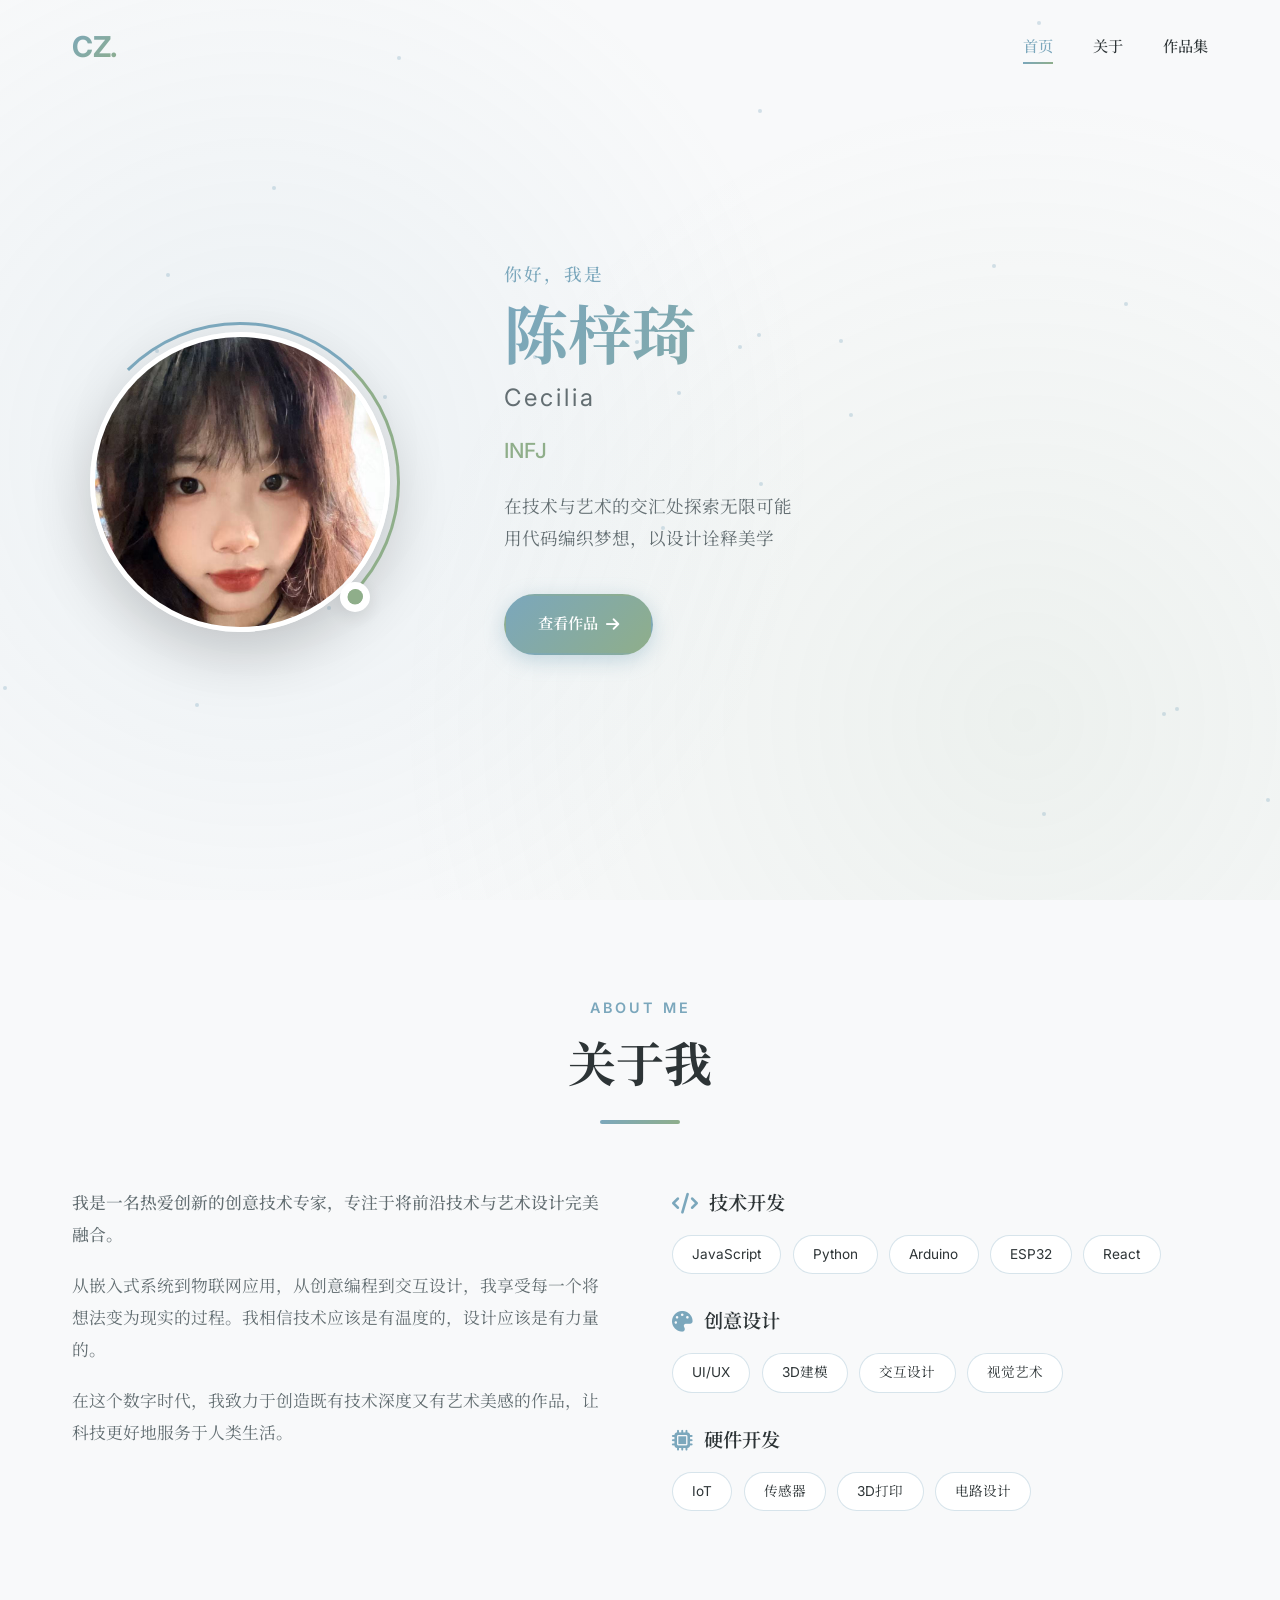
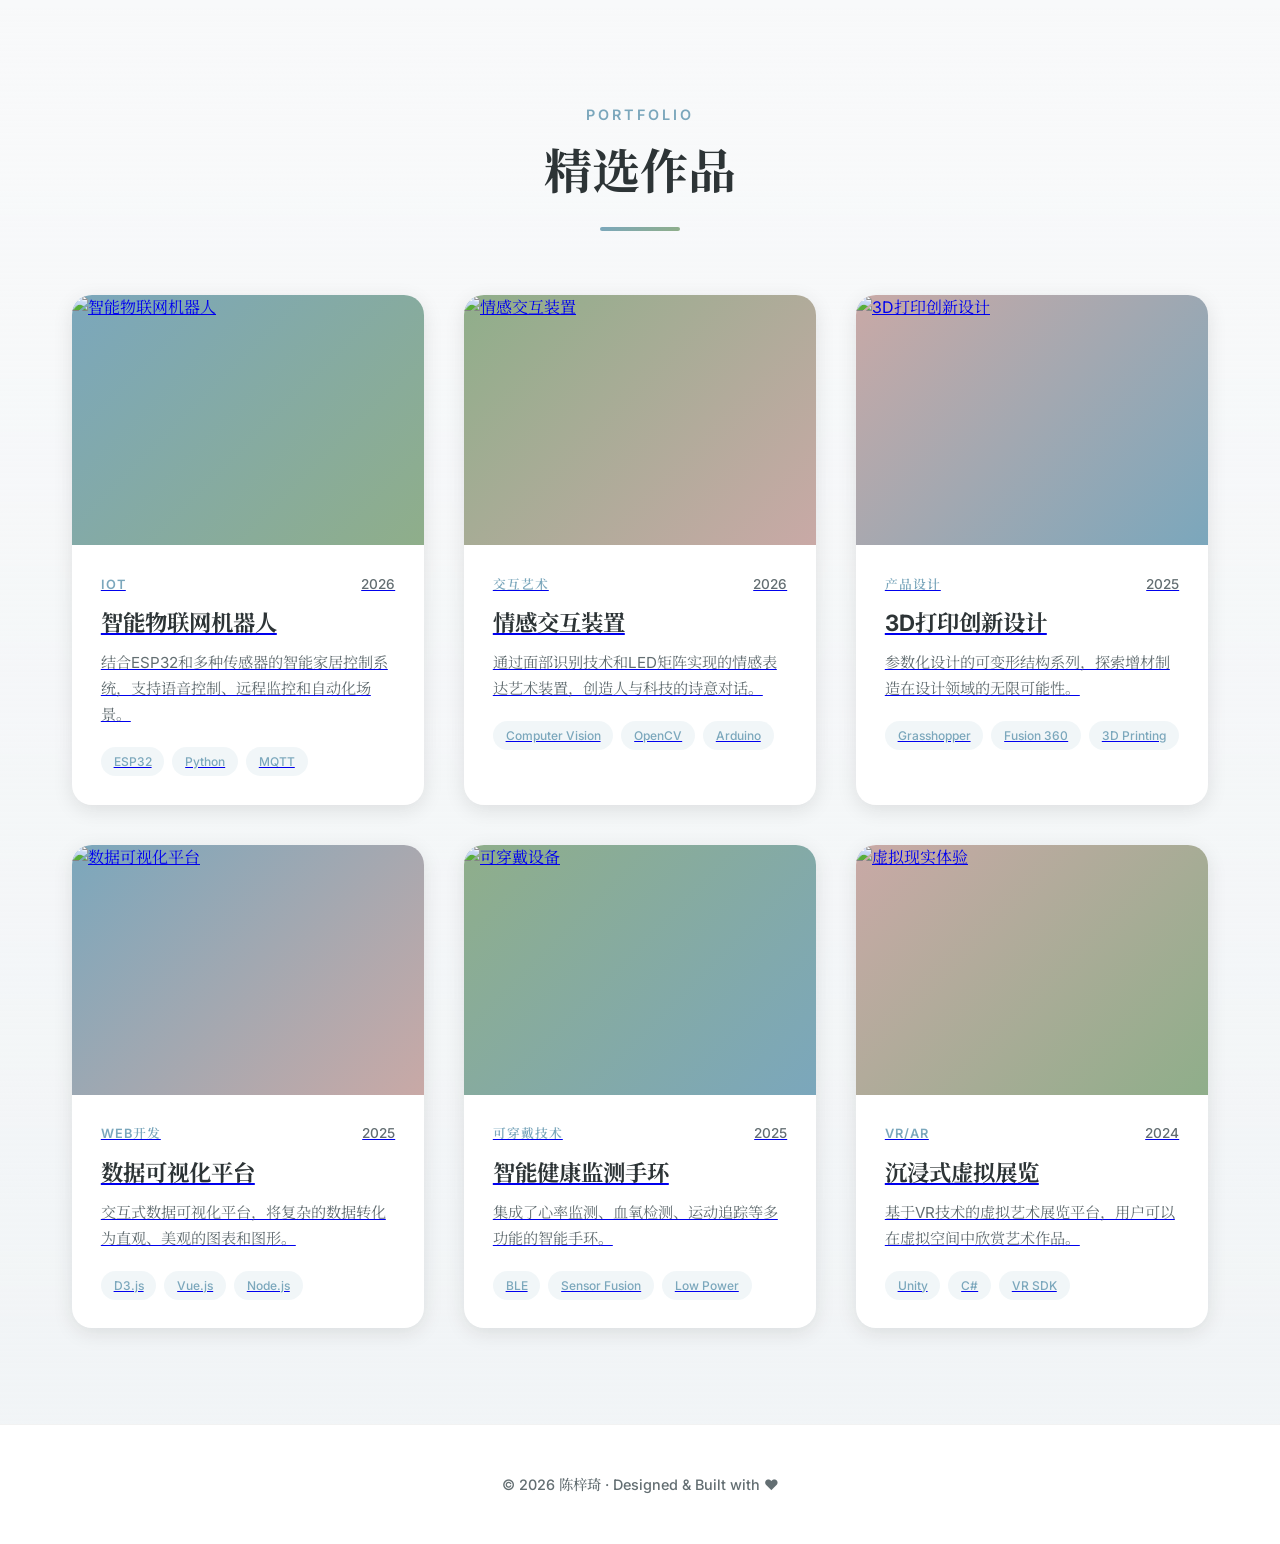
==== commit 61348328: "Update index.html" ====
--- a/index.html
+++ b/index.html
@@ -21,7 +21,6 @@
                 <li><a href="#home" class="nav-link active">首页</a></li>
                 <li><a href="#about" class="nav-link">关于</a></li>
                 <li><a href="#portfolio" class="nav-link">作品集</a></li>
-                <li><a href="#contact" class="nav-link">联系</a></li>
             </ul>
             <div class="hamburger">
                 <span></span>
@@ -60,9 +59,6 @@
                         <a href="#portfolio" class="btn btn-primary">
                             <span>查看作品</span>
                             <i class="fas fa-arrow-right"></i>
-                        </a>
-                        <a href="#contact" class="btn btn-secondary">
-                            <span>联系我</span>
                         </a>
                     </div>
                 </div>
@@ -295,37 +291,6 @@
         </div>
     </section>
 
-    <section id="contact" class="contact-section">
-        <div class="container">
-            <div class="section-header">
-                <span class="section-label">Contact</span>
-                <h2 class="section-title">联系我</h2>
-                <div class="title-decoration"></div>
-            </div>
-            
-            <div class="contact-content">
-                <div class="contact-info">
-                    <p class="contact-intro">
-                        有有趣的项目想法？或者只是想聊聊天？<br>
-                        欢迎随时与我联系！
-                    </p>
-                    
-                    <div class="social-links">
-                        <a href="https://github.com/cziqi9307-byte" class="social-link" title="GitHub" target="_blank">
-                            <i class="fab fa-github"></i>
-                        </a>
-                        <a href="#" class="social-link" title="WeChat">
-                            <i class="fab fa-weixin"></i>
-                        </a>
-                        <a href="#" class="social-link" title="LinkedIn">
-                            <i class="fab fa-linkedin-in"></i>
-                        </a>
-                    </div>
-                </div>
-            </div>
-        </div>
-    </section>
-
     <footer class="footer">
         <div class="container">
             <p class="footer-text">© 2026 陈梓琦 · Designed & Built with ❤️</p>
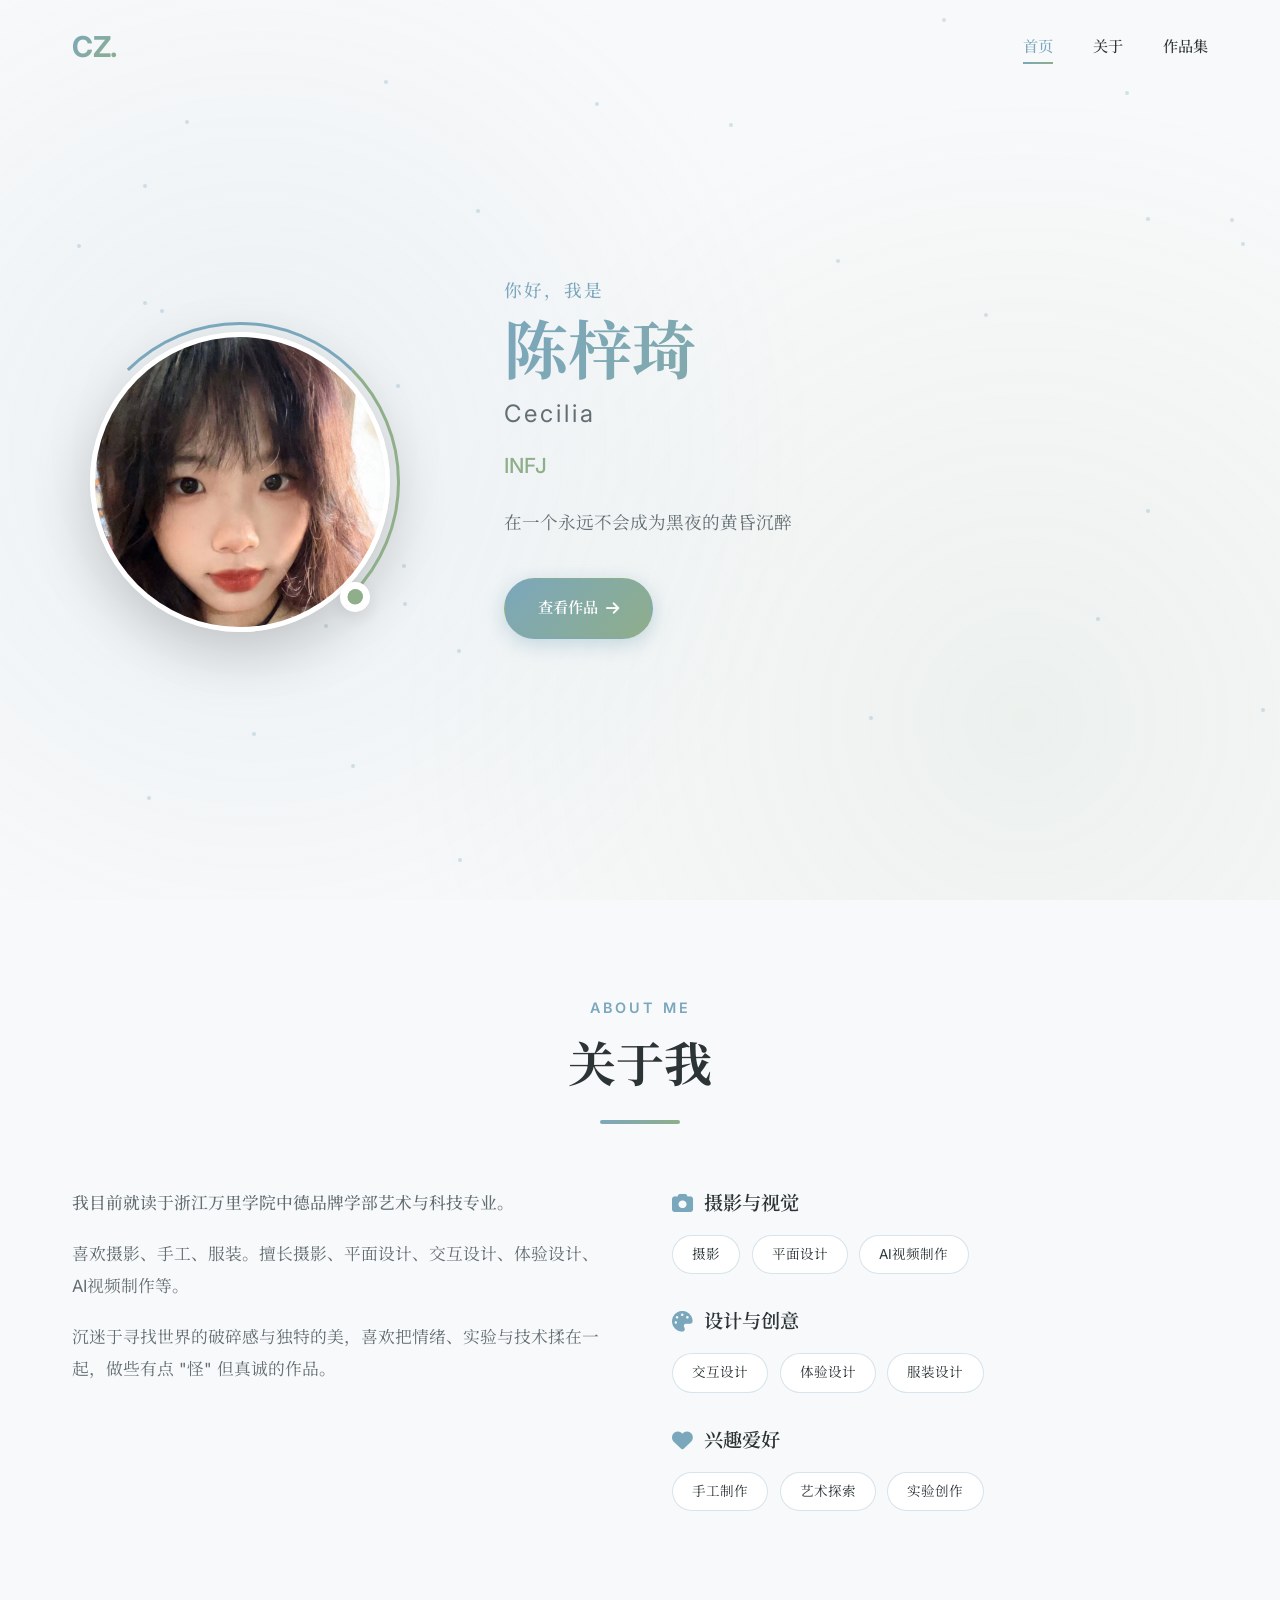
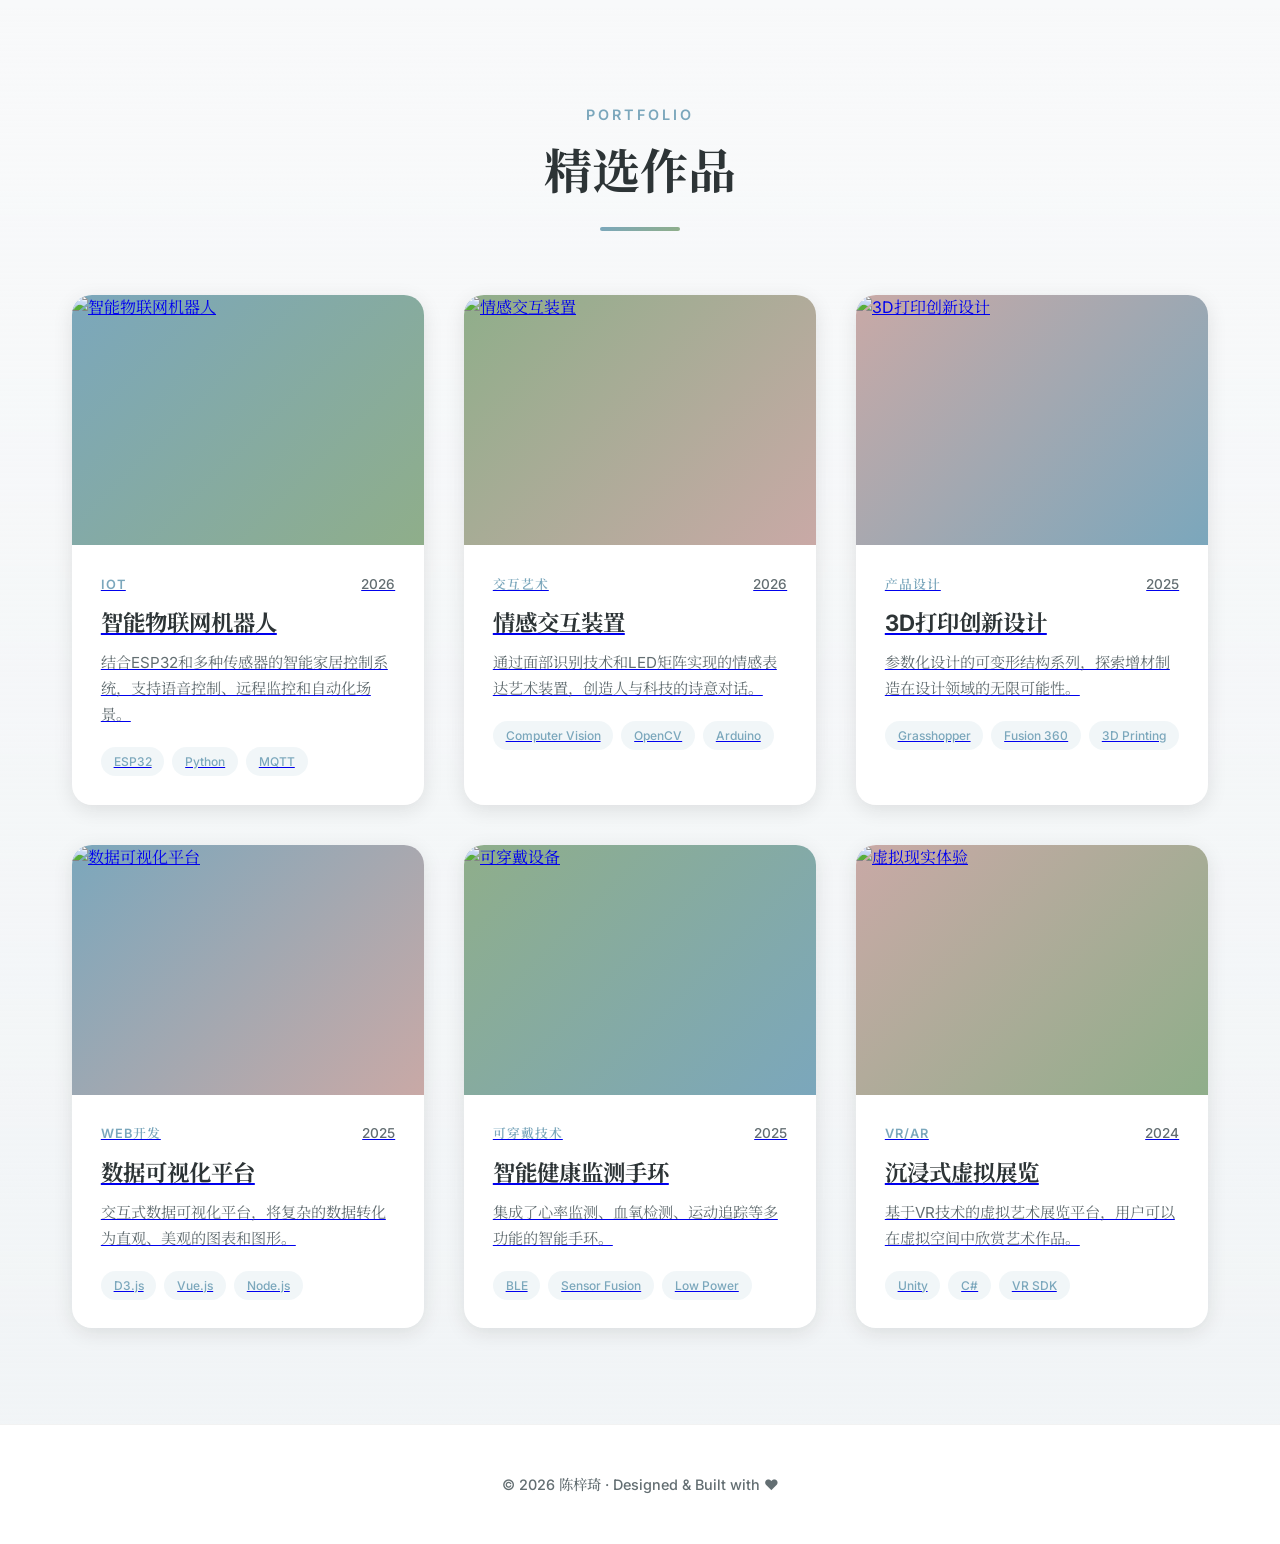
==== commit 5cc013ff: "Update index.html" ====
--- a/index.html
+++ b/index.html
@@ -51,8 +51,7 @@
                     </h1>
                     <p class="hero-title">INFJ</p>
                     <p class="hero-description">
-                        在技术与艺术的交汇处探索无限可能<br>
-                        用代码编织梦想，以设计诠释美学
+                        在一个永远不会成为黑夜的黄昏沉醉
                     </p>
                     
                     <div class="hero-cta">
@@ -77,45 +76,41 @@
             <div class="about-content">
                 <div class="about-text">
                     <p class="lead-text">
-                        我是一名热爱创新的创意技术专家，专注于将前沿技术与艺术设计完美融合。
+                        我目前就读于浙江万里学院中德品牌学部艺术与科技专业。
                     </p>
                     <p>
-                        从嵌入式系统到物联网应用，从创意编程到交互设计，我享受每一个将想法变为现实的过程。我相信技术应该是有温度的，设计应该是有力量的。
+                        喜欢摄影、手工、服装。擅长摄影、平面设计、交互设计、体验设计、AI视频制作等。
                     </p>
                     <p>
-                        在这个数字时代，我致力于创造既有技术深度又有艺术美感的作品，让科技更好地服务于人类生活。
+                        沉迷于寻找世界的破碎感与独特的美，喜欢把情绪、实验与技术揉在一起，做些有点 "怪" 但真诚的作品。
                     </p>
                 </div>
                 
                 <div class="skills-showcase">
                     <div class="skill-category">
-                        <h3><i class="fas fa-code"></i> 技术开发</h3>
+                        <h3><i class="fas fa-camera"></i> 摄影与视觉</h3>
                         <div class="skill-tags">
-                            <span class="skill-tag">JavaScript</span>
-                            <span class="skill-tag">Python</span>
-                            <span class="skill-tag">Arduino</span>
-                            <span class="skill-tag">ESP32</span>
-                            <span class="skill-tag">React</span>
+                            <span class="skill-tag">摄影</span>
+                            <span class="skill-tag">平面设计</span>
+                            <span class="skill-tag">AI视频制作</span>
                         </div>
                     </div>
                     
                     <div class="skill-category">
-                        <h3><i class="fas fa-palette"></i> 创意设计</h3>
+                        <h3><i class="fas fa-palette"></i> 设计与创意</h3>
                         <div class="skill-tags">
-                            <span class="skill-tag">UI/UX</span>
-                            <span class="skill-tag">3D建模</span>
                             <span class="skill-tag">交互设计</span>
-                            <span class="skill-tag">视觉艺术</span>
+                            <span class="skill-tag">体验设计</span>
+                            <span class="skill-tag">服装设计</span>
                         </div>
                     </div>
                     
                     <div class="skill-category">
-                        <h3><i class="fas fa-microchip"></i> 硬件开发</h3>
+                        <h3><i class="fas fa-heart"></i> 兴趣爱好</h3>
                         <div class="skill-tags">
-                            <span class="skill-tag">IoT</span>
-                            <span class="skill-tag">传感器</span>
-                            <span class="skill-tag">3D打印</span>
-                            <span class="skill-tag">电路设计</span>
+                            <span class="skill-tag">手工制作</span>
+                            <span class="skill-tag">艺术探索</span>
+                            <span class="skill-tag">实验创作</span>
                         </div>
                     </div>
                 </div>
